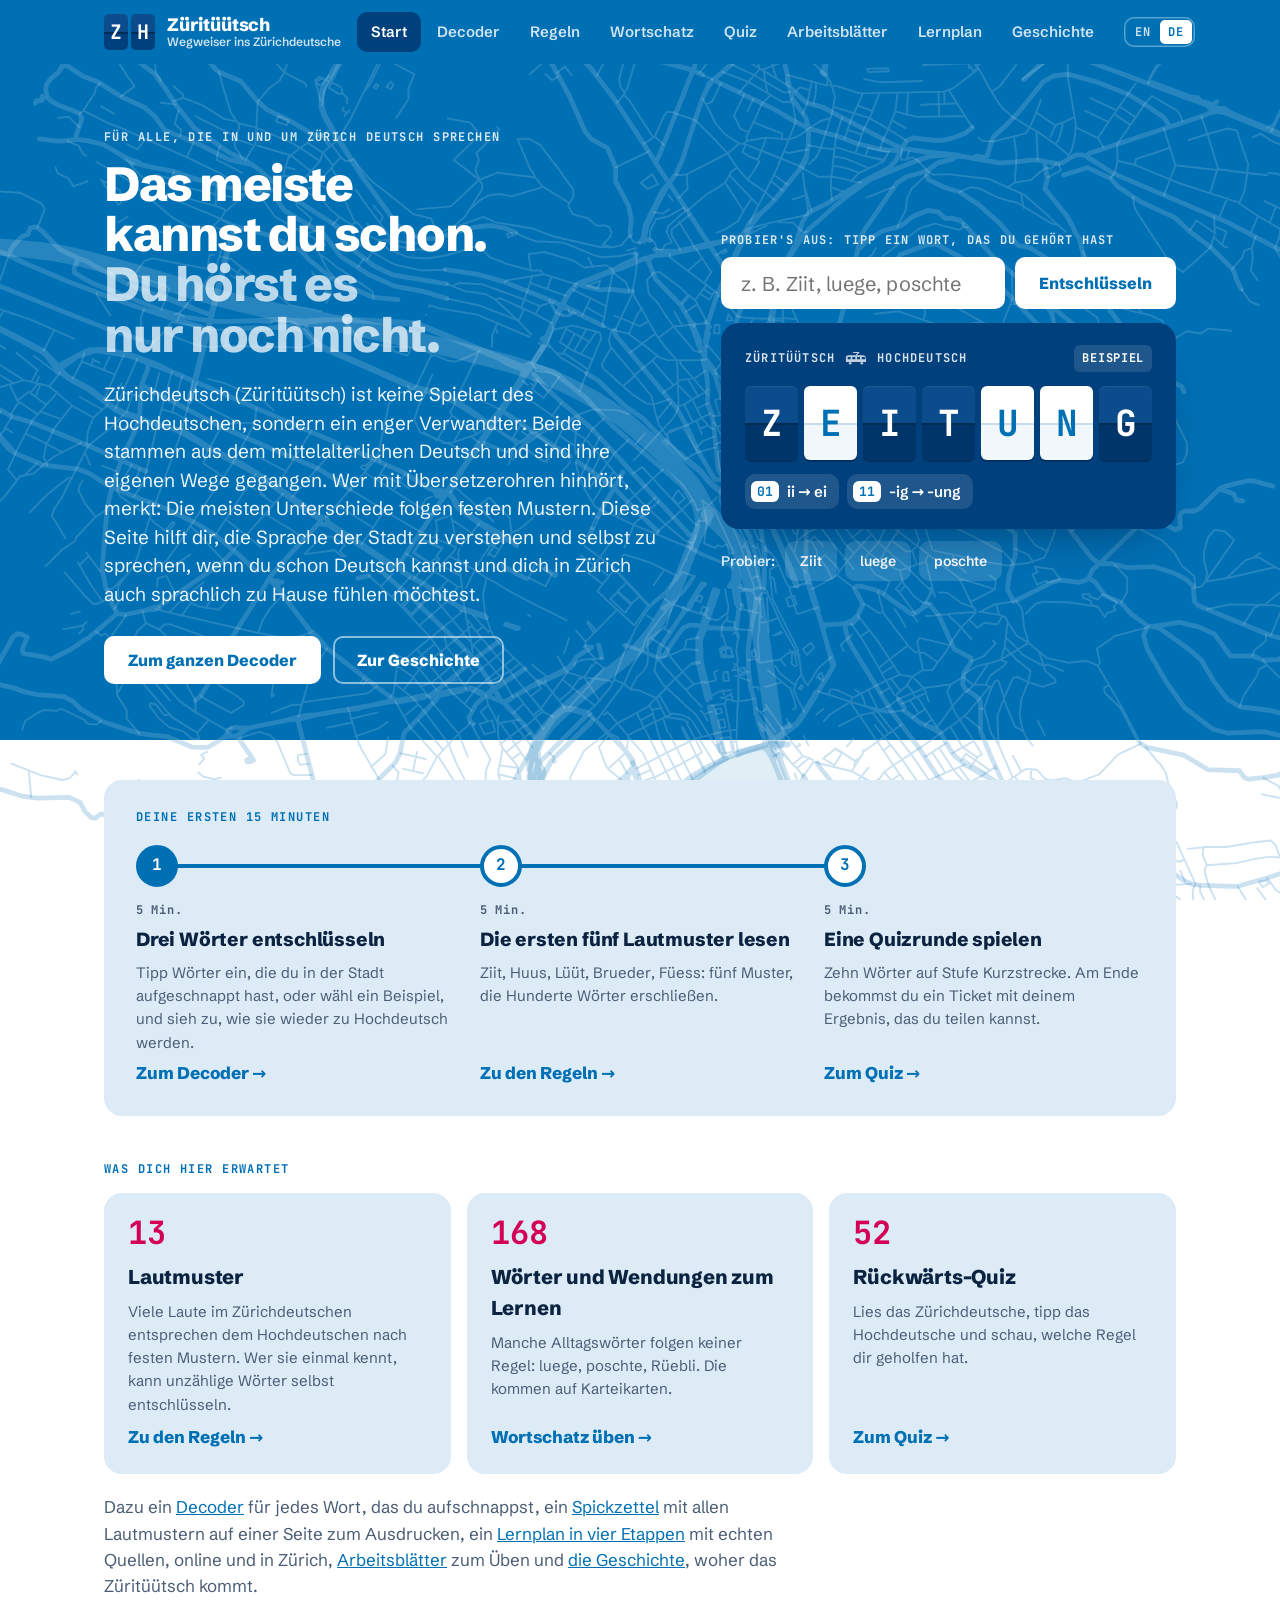
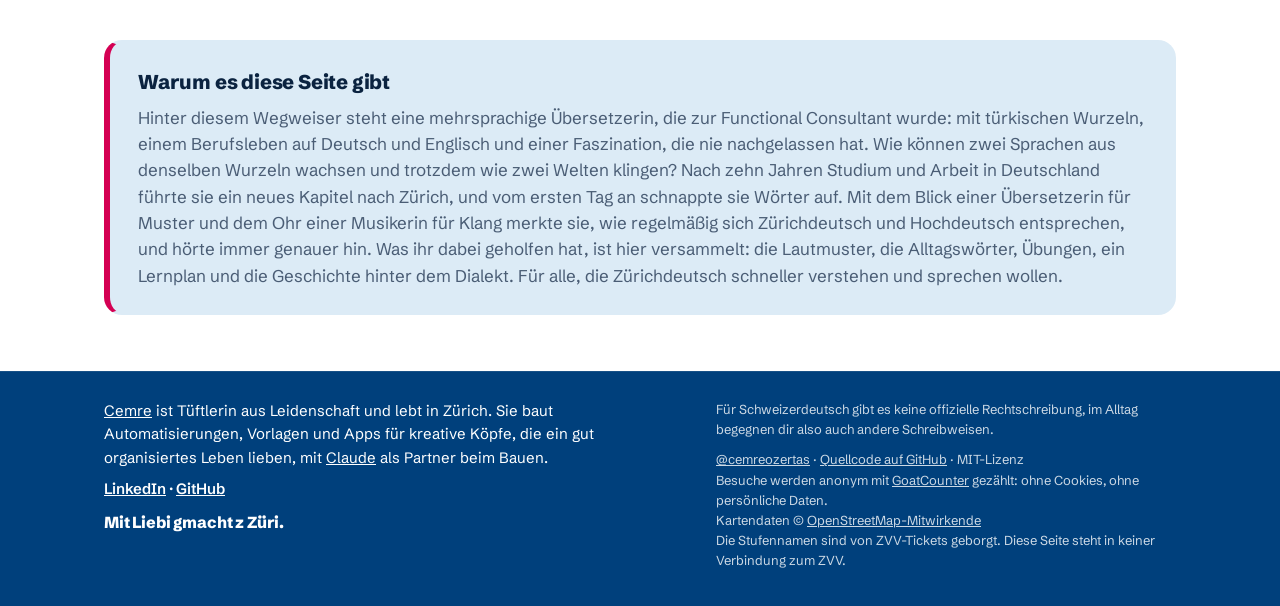
==== de/index.html @ 947a7151 "Rename the plan to Learning plan, refresh the README and screenshots" ====
<!DOCTYPE html>
<!-- Generated from index.html by tools/make-de.js. Don't edit this file: change index.html and run the script again. -->
<html lang="de" data-page-lang="de">
<head>
  <meta charset="utf-8">
  <script>
    // The English site lives at /zueri-tuetsch/, the German one at /zueri-tuetsch/de/, so a shared link always opens and previews in its own language.
    // Old links with ?lang=de or ?lang=en are sent to the matching address.
    (function () {
      var page = document.documentElement.getAttribute("data-page-lang") || "en", q = null;
      try { q = new URLSearchParams(location.search).get("lang"); } catch (e) { /* old browser */ }
      if ((q === "en" || q === "de") && q !== page) location.replace((q === "de" ? "de/" : "../") + (location.protocol === "file:" ? "index.html" : "") + location.hash);
    })();
  </script>
  <meta name="viewport" content="width=device-width, initial-scale=1">
  <title>Züritüütsch · Wegweiser ins Zürichdeutsche</title>
  <meta name="description" content="Ein Wegweiser ins Zürichdeutsche für alle, die schon Deutsch können: Lautmuster, ein Decoder in beide Richtungen, Karteikarten, ein Quiz, ein Lernplan und die Geschichte hinter dem Dialekt.">
  <meta name="theme-color" content="#0070B4">
  <link rel="canonical" href="https://cemreozertas.github.io/zueri-tuetsch/de/">
  <link rel="alternate" hreflang="en" href="https://cemreozertas.github.io/zueri-tuetsch/">
  <link rel="alternate" hreflang="de" href="https://cemreozertas.github.io/zueri-tuetsch/de/">
  <link rel="alternate" hreflang="x-default" href="https://cemreozertas.github.io/zueri-tuetsch/">
  <!-- Link previews (LinkedIn, WhatsApp, Slack, X) -->
  <meta property="og:type" content="website">
  <meta property="og:site_name" content="Züritüütsch">
  <meta property="og:locale" content="de_CH">
  <meta property="og:locale:alternate" content="en_US">
  <meta property="og:title" content="Züritüütsch: ein Wegweiser ins Zürichdeutsche">
  <meta property="og:description" content="Lautmuster, ein Decoder in beide Richtungen, Karteikarten, ein Quiz und ein Lernplan für alle, die in und um Zürich Deutsch sprechen.">
  <meta property="og:url" content="https://cemreozertas.github.io/zueri-tuetsch/de/">
  <meta property="og:image" content="https://cemreozertas.github.io/zueri-tuetsch/og-image-de.png">
  <meta property="og:image:width" content="1200">
  <meta property="og:image:height" content="630">
  <meta property="og:image:alt" content="Eine Anzeigetafel verwandelt das zürichdeutsche Wort Ziitig in Zeitung, über einem Stadtplan von Zürich">
  <meta name="twitter:card" content="summary_large_image">
  <link rel="icon" href="data:image/svg+xml,<svg xmlns='http://www.w3.org/2000/svg' viewBox='0 0 32 32'><rect width='32' height='32' rx='6' fill='%230070B4'/><rect x='2.5' y='6' width='13' height='20' rx='3' fill='%2300407C'/><rect x='16.5' y='6' width='13' height='20' rx='3' fill='%2300407C'/><rect x='2.5' y='15.5' width='27' height='1' fill='%230070B4'/><text x='9' y='21.5' font-family='monospace' font-size='14' font-weight='700' fill='white' text-anchor='middle'>Z</text><text x='23' y='21.5' font-family='monospace' font-size='14' font-weight='700' fill='white' text-anchor='middle'>H</text></svg>">
  <link rel="preload" href="../fonts/jetbrains-mono-latin-700-normal.woff2" as="font" type="font/woff2" crossorigin>
  <link rel="stylesheet" href="../styles.css">
</head>
<body>
  <a class="skip" href="#main">Skip to content</a>

  <header class="topbar">
    <div class="wrap topbar-row">
      <a class="brand" href="#start" aria-label="Züritüütsch, a guide to Zurich German: start page">
        <span class="brand-flaps" aria-hidden="true"><span class="brand-flap">Z</span><span class="brand-flap">H</span></span>
        <span class="brand-name">Züritüütsch <span>A guide to Zurich German</span></span>
      </a>
      <nav class="tabs" aria-label="Sections">
        <a href="#start" data-view="start">Start</a>
        <a href="#decode" data-view="decode">Decode</a>
        <a href="#rules" data-view="rules">Rules</a>
        <a href="#cards" data-view="cards">Vocabulary</a>
        <a href="#quiz" data-view="quiz">Quiz</a>
        <a href="#worksheets" data-view="worksheets">Worksheets</a>
        <a href="#plan" data-view="plan">Learning plan</a>
        <a href="#story" data-view="story">Story</a>
      </nav>
      <div class="lang-switch" role="group" aria-label="Language / Sprache">
        <a href="../" data-lang="en" lang="en" hreflang="en" title="English">EN</a>
        <a href="./" data-lang="de" lang="de" hreflang="de" title="Deutsch">DE</a>
      </div>
    </div>
  </header>

  <main id="main">

    <!-- START -->
    <section class="view" id="view-start" data-view="start" aria-labelledby="start-title">
      <div class="band band-start">
        <div class="wrap start-hero">
          <div class="start-copy">
            <p class="kicker">For German speakers in and around Zurich</p>
            <h1 id="start-title">You already speak most of it. <span>You just can't hear it yet.</span></h1>
            <p class="lede">Zurich German (Züritüütsch) is not a variant of Standard German (Hochdeutsch) but a close relative: both descend from medieval German and developed along their own paths. Seen through a translator's eye, most of the differences follow patterns. This site is a practical guide to hearing and speaking it, for anyone who already speaks German and wants to feel at home in the language of the city.</p>
            <div class="start-actions">
              <a class="btn btn-light" href="#decode">Open the full decoder</a>
              <a class="btn btn-on-blue" href="#story">Read the story</a>
            </div>
          </div>
          <div class="start-try">
            <form class="decoder decoder-mini" id="start-form" autocomplete="off">
            <label for="start-input" id="start-label">Try it: type a word you heard</label>
            <div class="field-row">
              <input id="start-input" type="text" placeholder="e.g. Ziit, luege, poschte" spellcheck="false" autocapitalize="off">
              <button type="submit" class="btn btn-light">Decode</button>
            </div>
          </form>
          <div class="board board-mini" id="start-board" aria-live="polite">
            <div class="board-head">
              <span class="board-label">Züritüütsch</span>
              <span class="board-arrow"><svg class="tram" viewBox="0 0 30 18" aria-hidden="true" focusable="false"><path d="M11 .8h8L15 4.2" fill="none" stroke="currentColor" stroke-width="1.4" stroke-linejoin="round"/><path fill="currentColor" fill-rule="evenodd" d="M4 4.5h20.5c2.5 0 4.5 2 4.5 4.5v5H1V7.5a3 3 0 0 1 3-3ZM3.5 7h4v3.2h-4Zm6.5 0h4v3.2h-4Zm6.5 0h4v3.2h-4Zm6.5 0h3.2a1.8 1.8 0 0 1 1.8 1.8v1.4h-5Z"/><circle cx="7" cy="15.6" r="1.8" fill="currentColor"/><circle cx="23" cy="15.6" r="1.8" fill="currentColor"/></svg></span>
              <span class="board-label">Hochdeutsch</span>
              <span class="board-status" id="start-status">Example</span>
            </div>
            <div class="flaps" id="start-flaps"></div>
            <div class="board-foot" id="start-foot"></div>
          </div>
            <div class="chips chips-on-blue" id="start-examples" aria-label="Try an example"></div>
          </div>
        </div>
      </div>

      <div class="wrap start-body">
        <section class="path" aria-labelledby="path-title">
          <p class="path-label" id="path-title">Your first 15 minutes</p>
          <ol class="path-stops">
            <li class="path-stop">
              <span class="path-dot" aria-hidden="true">1</span>
              <span class="path-time">5 min</span>
              <h2>Decode three words</h2>
              <p>Type words you've heard around town, or tap an example, and watch them turn back into Hochdeutsch.</p>
              <a class="link-arrow" href="#decode">Open the decoder</a>
            </li>
            <li class="path-stop">
              <span class="path-dot" aria-hidden="true">2</span>
              <span class="path-time">5 min</span>
              <h2>Read the first five sound shifts</h2>
              <p><span lang="gsw">Ziit</span>, <span lang="gsw">Huus</span>, <span lang="gsw">Lüüt</span>, <span lang="gsw">Brueder</span>, <span lang="gsw">Füess</span>: five patterns that unlock hundreds of words.</p>
              <a class="link-arrow" href="#rules">See the rules</a>
            </li>
            <li class="path-stop">
              <span class="path-dot" aria-hidden="true">3</span>
              <span class="path-time">5 min</span>
              <h2>Play one quiz round</h2>
              <p>Ten words at Kurzstrecke level. At the end you get a ticket with your score to share.</p>
              <a class="link-arrow" href="#quiz">Start the quiz</a>
            </li>
          </ol>
        </section>

        <p class="section-label">What you'll find here</p>
        <div class="intro-grid">
          <div class="intro-card">
            <span class="num" data-count="rules">13</span>
            <h2>Sound shifts</h2>
            <p>Many Zurich German sounds line up with Standard German in regular ways. Learn the patterns once and many words decode themselves.</p>
            <a class="link-arrow" href="#rules">See the rules</a>
          </div>
          <div class="intro-card">
            <span class="num" id="vocab-count">74</span>
            <h2>Words and phrases to learn</h2>
            <p>Some everyday words follow no rule at all: luege, poschte, Rüebli. Those go on flashcards.</p>
            <a class="link-arrow" href="#cards">Practice the vocabulary</a>
          </div>
          <div class="intro-card">
            <span class="num" data-count="quiz">52</span>
            <h2>Reverse-it quiz</h2>
            <p>Read the Zurich German, type the Standard German, and see which rule did the work.</p>
            <a class="link-arrow" href="#quiz">Start the quiz</a>
          </div>
        </div>

        <p class="start-more">Plus a <a href="#decode">decoder</a> for any word you hear, a <a href="../cheat-sheet.pdf" download>one-page cheat sheet</a> of the sound shifts to print, a <a href="#plan">four-stage learning plan</a> with real sources online and around Zurich, <a href="#worksheets">worksheets</a> to practice with, and <a href="#story">the story</a> of where Züritüütsch comes from.</p>

        <aside class="about-note" aria-labelledby="about-title">
          <h2 id="about-title">Why this exists</h2>
          <p>This guide was made by a multilingual translator turned functional consultant, with Turkish roots, a career in German and English, and a lasting fascination with how two languages can grow from the same roots and still sound worlds apart. After a decade of studying and working in Germany, a new chapter took her to Zurich, where she started picking up words from day one. With a translator's habit of looking for patterns and a musician's ear for sound, she noticed how regularly Zurich German lines up with Standard German, and kept listening more closely. Everything that helped her along the way is collected here: the sound patterns, the everyday words, practice, a learning plan and the story behind the dialect. It's for anyone who wants to hear and speak Zurich German faster.</p>
        </aside>
      </div>
    </section>

    <!-- DECODE -->
    <section class="view" id="view-decode" data-view="decode" aria-labelledby="decode-title" hidden>
      <div class="band">
        <div class="wrap">
          <p class="kicker">For German speakers in and around Zurich</p>
          <h1 id="decode-title">Type a word, <span>watch the board decode it.</span></h1>

          <form class="decoder" id="decoder-form" autocomplete="off">
            <label for="decoder-input" id="decoder-label">Type a word you heard</label>
            <div class="field-row">
              <input id="decoder-input" type="text" placeholder="e.g. Ziitig, Chuchi, Hüüser" spellcheck="false" autocapitalize="off">
              <button type="submit" class="btn btn-light">Decode</button>
            </div>
          </form>

          <div class="board" id="board" aria-live="polite">
            <div class="board-head">
              <button type="button" class="dir-toggle" id="dir-toggle" aria-label="Switch direction">
                <span class="board-label" id="board-from">Züritüütsch</span>
                <span class="board-arrow" aria-hidden="true"><svg class="tram" viewBox="0 0 30 18" aria-hidden="true" focusable="false"><path d="M11 .8h8L15 4.2" fill="none" stroke="currentColor" stroke-width="1.4" stroke-linejoin="round"/><path fill="currentColor" fill-rule="evenodd" d="M4 4.5h20.5c2.5 0 4.5 2 4.5 4.5v5H1V7.5a3 3 0 0 1 3-3ZM3.5 7h4v3.2h-4Zm6.5 0h4v3.2h-4Zm6.5 0h4v3.2h-4Zm6.5 0h3.2a1.8 1.8 0 0 1 1.8 1.8v1.4h-5Z"/><circle cx="7" cy="15.6" r="1.8" fill="currentColor"/><circle cx="23" cy="15.6" r="1.8" fill="currentColor"/></svg></span>
                <span class="board-label" id="board-to">Hochdeutsch</span>
                <svg class="swap" viewBox="0 0 16 16" aria-hidden="true" focusable="false"><path d="M2 5h10.5M10 2l3 3-3 3M14 11H3.5M6 8l-3 3 3 3" fill="none" stroke="currentColor" stroke-width="1.6" stroke-linecap="round" stroke-linejoin="round"/></svg>
              </button>
              <span class="board-status" id="board-status">Example</span>
            </div>
            <div class="flaps" id="board-flaps"></div>
            <div class="board-foot" id="board-foot"></div>
          </div>

          <div class="chips chips-on-blue" id="decoder-examples" aria-label="Try an example"></div>

          <aside class="next-stop" id="next-stop" aria-labelledby="next-stop-title">
            <span class="next-stop-tag">Next stop?</span>
            <div class="next-stop-body">
              <h2 id="next-stop-title">Decode a whole message, not just one word</h2>
              <p>Paste a chat, a text or a note from your neighbor, like <span lang="gsw" class="next-stop-sample">«Häsch morn Ziit? Gömmer go poschte?»</span>, and see every word explained, including the merged ones like <span lang="gsw">häsch</span> and <span lang="gsw">gömmer</span>.</p>
              <div class="next-stop-ask" id="next-stop-ask">
                <p class="next-stop-q">Would you use it?</p>
                <div class="next-stop-actions">
                  <button type="button" class="btn btn-light btn-sm" data-vote="yes">Yes, I'd use it</button>
                  <button type="button" class="btn btn-on-blue btn-sm" data-vote="no">Not really</button>
                </div>
              </div>
              <p class="next-stop-thanks" id="next-stop-thanks" aria-live="polite" hidden></p>
            </div>
          </aside>
        </div>
      </div>

    </section>

    <!-- RULES -->
    <section class="view" id="view-rules" data-view="rules" aria-labelledby="rules-title" hidden>
      <div class="band band-head">
        <div class="wrap">
          <div class="page-head">
            <p class="kicker">Learn the patterns · <span data-count="rules"></span> sound shifts</p>
            <h2 id="rules-title">The sound shifts</h2>
            <p>Each rule pairs a Hochdeutsch sound with the Züritüütsch sound you hear in its place, with examples and a tip for hearing it in reverse. The number stays the same everywhere in the app.</p>
            <p class="head-actions"><a class="btn btn-light btn-sm" href="../cheat-sheet.pdf" download>Download the cheat sheet (PDF)</a></p>
          </div>
        </div>
      </div>
      <div class="wrap page">
        <p class="note">The rules are a learner's shortcut, not history: Zurich German didn't come from Hochdeutsch. Both grew out of medieval German, and for the vowels it was actually Hochdeutsch that changed, while Zurich German kept the older sound. <a href="#story-4">The Story tab explains how.</a></p>
        <ol class="rules" id="rules-list"></ol>
        <h3 class="sub">Grammar shortcuts</h3>
        <div class="grammar-grid" id="grammar-grid"></div>
      </div>
    </section>

    <!-- FLASHCARDS -->
    <section class="view" id="view-cards" data-view="cards" aria-labelledby="cards-title" hidden>
      <div class="band band-head band-wall">
        <div class="wrap">
          <div class="page-head">
            <p class="kicker">Practice · <span data-count="vocab"></span> words and phrases</p>
            <h2 id="cards-title">Vocabulary</h2>
            <p>The words the sound rules can't explain, sorted by topic and by how hard they are. Practice them as flashcards, or browse the whole list.</p>
          </div>
        </div>
      </div>
      <div class="wrap page">

        <div class="level-bar" id="word-levels" role="group" aria-label="Level"></div>
        <p class="level-desc" id="word-level-desc"></p>
        <div class="chips topic-chips" id="card-filters" role="group" aria-label="Topic"></div>

        <div class="toolbar mode-bar">
          <div class="seg" role="group" aria-label="View">
            <button type="button" data-mode="cards" aria-pressed="true">Flashcards</button>
            <button type="button" data-mode="list" aria-pressed="false">List</button>
          </div>
          <button class="dir-toggle on-light" id="card-direction" type="button"></button>
        </div>

        <div id="cards-mode">
          <div class="card-stage">
            <button class="flashcard" id="flashcard" type="button">
              <span class="card-face card-front" id="card-front"></span>
              <span class="card-face card-back" id="card-back"></span>
            </button>
          </div>
          <div class="card-controls">
            <button class="btn btn-ghost" id="card-again" type="button">Again <kbd>←</kbd></button>
            <span class="card-progress" id="card-progress"></span>
            <button class="btn btn-primary" id="card-known" type="button">Knew it <kbd>→</kbd></button>
          </div>
          <p class="small-print">Click the card or press space to flip it. Progress is saved in this browser only. <button class="link-btn" id="card-reset" type="button">Reset progress</button></p>
        </div>

        <div id="list-mode" hidden>
          <div class="word-list" id="word-list"></div>
        </div>
      </div>
    </section>

    <!-- QUIZ -->
    <section class="view" id="view-quiz" data-view="quiz" aria-labelledby="quiz-title" hidden>
      <div class="band band-head band-wall">
        <div class="wrap">
          <div class="page-head">
            <p class="kicker">Test yourself · <span data-count="quiz"></span> questions</p>
            <h2 id="quiz-title">Reverse it into Hochdeutsch</h2>
            <p>Read the Züritüütsch, then type the Hochdeutsch. Afterwards you'll see which rule did the work.</p>
          </div>
        </div>
      </div>
      <div class="wrap page">
        <div class="level-bar level-bar-3" id="quiz-levels" role="group" aria-label="Quiz level"></div>
        <div class="toolbar">
          <p class="level-desc" id="quiz-level-desc"></p>
          <span class="score" id="quiz-score"></span>
        </div>
        <div class="quiz-card">
          <div class="quiz-meta"><span id="quiz-count"></span></div>
          <p class="quiz-prompt" id="quiz-prompt"></p>
          <form id="quiz-form" class="field-row" autocomplete="off">
            <label for="quiz-input" class="visually-hidden">Your answer in Hochdeutsch</label>
            <input id="quiz-input" type="text" placeholder="Hochdeutsch…" spellcheck="false" autocapitalize="off">
            <button type="submit" class="btn btn-primary" id="quiz-submit">Check</button>
          </form>
          <div id="quiz-feedback" class="quiz-feedback" aria-live="polite"></div>
        </div>
      </div>
    </section>

    <!-- PLAN -->
    <section class="view" id="view-plan" data-view="plan" aria-labelledby="plan-title" hidden>
      <div class="band band-head">
        <div class="wrap">
          <div class="page-head">
            <p class="kicker">Listen and read · <span data-count="sources"></span> sources</p>
            <h2 id="plan-title">Learning plan</h2>
            <p>A step-by-step plan from short and predictable to fast and unscripted, with real sources online and around Zurich. Each card says what you'll actually hear, because not everything on Swiss media is Zurich German.</p>
          </div>
        </div>
      </div>
      <div class="wrap page">
        <div class="toolbar plan-tools">
          <div class="chips topic-chips" id="plan-filters" role="group" aria-label="Show sources"></div>
          <button class="chip chip-toggle" id="plan-free" type="button" aria-pressed="false">Free only</button>
        </div>
        <ol class="plan-stages" id="plan-list"></ol>
        <aside class="habit">
          <span class="habit-label">The habit that makes it stick</span>
          <p id="habit-text"></p>
        </aside>
        <p class="small-print plan-checked" id="plan-checked"></p>
      </div>
    </section>

    <!-- WORKSHEETS -->
    <section class="view" id="view-worksheets" data-view="worksheets" aria-labelledby="ws-title" hidden>
      <div class="band band-head band-wall">
        <div class="wrap">
          <div class="page-head">
            <p class="kicker">Read and write · <span data-count="worksheets"></span></p>
            <h2 id="ws-title">Worksheets</h2>
            <p>Longer texts with exercises: read, decode, match, fill the gaps, then listen to the real thing and write your own. Work on screen, or print the sheet and use a pen.</p>
          </div>
        </div>
      </div>
      <div class="wrap page">
        <div id="ws-index">
          <div class="level-bar" id="ws-levels" role="group" aria-label="Worksheet level"></div>
          <p class="level-desc" id="ws-level-desc"></p>
          <div class="ws-list" id="ws-list"></div>
        </div>
        <article class="ws" id="ws-sheet" hidden></article>
      </div>
    </section>

    <!-- STORY -->
    <section class="view" id="view-story" data-view="story" aria-labelledby="story-title" hidden>
      <div class="band band-head">
        <div class="wrap">
          <div class="page-head">
            <p class="kicker">Background · <span data-count="story"></span> chapters</p>
            <h2 id="story-title">The story of Züritüütsch</h2>
            <p>Where the dialect comes from, why it sounds the way it does, and why the Swiss write something else. Read the headlines for the short version, or open any of them for the details and sources.</p>
          </div>
        </div>
      </div>
      <div class="wrap page">
        <div class="story-tools">
          <button type="button" class="btn btn-ghost btn-sm" id="story-toggle-all">Open all</button>
        </div>
        <ol class="story" id="story-list"></ol>
      </div>
    </section>
  </main>

  <footer class="footer">
    <div class="wrap footer-row">
      <div class="footer-about">
        <p class="footer-bio"><a href="https://github.com/cemreozertas">Cemre</a> is a Zurich-based tinkerer at heart. She builds automations, templates and apps for creative minds who love a well-run life, with <a href="https://claude.ai/">Claude</a> as her building partner.</p>
        <p class="footer-links"><a href="https://www.linkedin.com/in/cemreozertas/">LinkedIn</a> · <a href="https://github.com/cemreozertas">GitHub</a></p>
        <p class="footer-sign" lang="gsw">Mit Liebi gmacht z Züri.</p>
      </div>
      <div class="footer-meta">
        <p>Swiss German has no official spelling, so you'll meet variants in the wild.</p>
        <p><a href="https://github.com/cemreozertas">@cemreozertas</a> · <a href="https://github.com/" id="repo-link">Source on GitHub</a> · MIT license<br>Visits are counted anonymously with <a href="https://www.goatcounter.com/">GoatCounter</a>: no cookies, no personal data.<br>Map data © <a href="https://www.openstreetmap.org/copyright">OpenStreetMap contributors</a><br>The level names are borrowed from ZVV tickets. This site isn't affiliated with ZVV.</p>
      </div>
    </div>
  </footer>

  <script src="../data.js"></script>
  <script src="../worksheets.js"></script>
  <script src="../content-de.js"></script>
  <script src="../app.js"></script>
</body>
</html>
---- styles.css ----
/* Züri-Tüütsch Decoder · "Abfahrt" in Zürich city colours */

@font-face { font-family: "Schibsted Grotesk"; src: url("fonts/schibsted-grotesk-latin-400-normal.woff2") format("woff2"); font-weight: 400; font-display: swap; }
@font-face { font-family: "Schibsted Grotesk"; src: url("fonts/schibsted-grotesk-latin-600-normal.woff2") format("woff2"); font-weight: 600; font-display: swap; }
@font-face { font-family: "Schibsted Grotesk"; src: url("fonts/schibsted-grotesk-latin-800-normal.woff2") format("woff2"); font-weight: 800; font-display: swap; }
@font-face { font-family: "JetBrains Mono"; src: url("fonts/jetbrains-mono-latin-700-normal.woff2") format("woff2"); font-weight: 700; font-display: swap; }

:root {
  /* Zürich city palette */
  --blau: #0070B4;          /* main colour, with white */
  --dunkelblau: #00407C;    /* flaps, text on light, depth */
  --magenta: #D40053;       /* the one accent colour: answers, levels, exceptions, false friends */

  --white: #FFFFFF;
  --ground: #FFFFFF;
  --panel: #EEF4F9;         /* second neutral: blue-tinted */
  --line: #D3E1EC;
  --ink: #0B2340;           /* deep blue-black for body text */
  --ink-2: #4A5D75;
  --flap: #00407C;
  --flap-top: #0A4C8C;
  --hinge: #002B55;

  --magenta-soft: #FBE6EE;
  --blau-soft: #DCEBF6;     /* right answers */

  /* One radius scale: tiles 6, every control 10, every card 18 */
  --r-xs: 6px;
  --r-sm: 10px;
  --r: 10px;
  --r-lg: 18px;

  --font: "Schibsted Grotesk", system-ui, -apple-system, "Segoe UI", Roboto, Arial, sans-serif;
  --mono: "JetBrains Mono", ui-monospace, "SF Mono", Menlo, Consolas, monospace;
}

* { box-sizing: border-box; }
html { -webkit-text-size-adjust: 100%; }
body {
  margin: 0;
  background: var(--ground);
  color: var(--ink);
  font-family: var(--font);
  font-size: 1.0625rem;
  line-height: 1.55;
  -webkit-font-smoothing: antialiased;
}
a { color: var(--blau); }
a:hover { color: var(--dunkelblau); }
.wrap { max-width: 1120px; margin: 0 auto; padding: 0 24px; }
[hidden] { display: none !important; }

.skip { position: absolute; left: -999px; top: 8px; z-index: 100; background: var(--dunkelblau); color: #fff; padding: 8px 12px; border-radius: var(--r-sm); }
.skip:focus { left: 8px; }
.visually-hidden { position: absolute; width: 1px; height: 1px; overflow: hidden; clip: rect(0 0 0 0); white-space: nowrap; }
:focus-visible { outline: 3px solid var(--dunkelblau); outline-offset: 2px; }
.band :focus-visible, .topbar :focus-visible { outline-color: #fff; }

/* ---------- Top bar ---------- */
.topbar { background: var(--blau); color: #fff; position: sticky; top: 0; z-index: 20; }
.topbar-row { display: flex; align-items: center; gap: 16px; min-height: 64px; }
.brand { display: flex; align-items: center; gap: 12px; color: #fff; text-decoration: none; font-weight: 800; font-size: 1.125rem; letter-spacing: -0.01em; }
.brand:hover { color: #fff; }
.brand { flex: none; } .brand-name { white-space: nowrap; }
/* The descriptor sits under the name, so it fits next to the tabs in both languages */
.brand-name { line-height: 1.15; }
.brand-name span { display: block; font-weight: 600; opacity: 0.8; font-size: 0.75rem; letter-spacing: 0; }
/* Very small phones: no room for the descriptor next to the EN | DE switch */
@media (max-width: 340px) { .brand-name span { display: none; } }
@media (max-width: 380px) { html[lang="de"] .brand-name span { display: none; } }
.brand-flaps { display: inline-flex; gap: 3px; }
.brand-flap {
  width: 24px; height: 36px; border-radius: 5px; position: relative;
  background: linear-gradient(var(--flap-top) 50%, var(--hinge) 50%, var(--hinge) calc(50% + 2px), var(--flap) calc(50% + 2px));
  display: inline-flex; align-items: center; justify-content: center;
  font-family: var(--mono); font-weight: 700; font-size: 1.25rem; color: #fff;
}

.tabs { display: flex; gap: 2px; margin-left: auto; }
.tabs a { white-space: nowrap; }
/* The German tab names are longer */
@media (max-width: 1240px) { html[lang="de"] .tabs a { padding: 0 10px; } }
.tabs a {
  color: #fff; text-decoration: none; font-size: 0.9375rem; font-weight: 600;
  min-height: 40px; display: inline-flex; align-items: center;
  padding: 0 14px; border-radius: var(--r-sm); opacity: 0.82;
  transition: background-color 150ms, opacity 150ms;
}
.tabs a:hover { opacity: 1; background: rgba(255, 255, 255, 0.12); color: #fff; }
.tabs a[aria-current="page"] { opacity: 1; background: var(--dunkelblau); }

/* EN | DE switch at the top right */
.lang-switch { display: flex; gap: 2px; padding: 3px; border-radius: var(--r-sm); box-shadow: inset 0 0 0 1.5px rgba(255, 255, 255, 0.35); flex: none; }
.lang-switch a { color: #fff; text-decoration: none; font-family: var(--mono); font-size: 0.75rem; font-weight: 700; letter-spacing: 0.06em; padding: 6px 8px; border-radius: 5px; opacity: 0.8; line-height: 1; }
.lang-switch a:hover { opacity: 1; background: rgba(255, 255, 255, 0.12); color: #fff; }
.lang-switch a[aria-current="true"] { opacity: 1; background: #fff; color: var(--blau); }

/* Narrower screens: logo and language switch on top, the tabs scroll sideways underneath */
@media (max-width: 1060px) {
  .topbar-row { flex-wrap: wrap; gap: 0; padding-top: 10px; }
  .lang-switch { order: 1; margin-left: auto; }
  .tabs { order: 2; }
  .tabs { margin: 8px -24px 0; padding: 0 16px 10px; width: calc(100% + 48px); overflow-x: auto; scrollbar-width: none; }
  .tabs::-webkit-scrollbar { display: none; }
  .tabs a { white-space: nowrap; }
  .tabs { -webkit-mask-image: linear-gradient(90deg, #000 85%, transparent); mask-image: linear-gradient(90deg, #000 85%, transparent); }
}
@media (max-width: 820px) {
  .band h1 { font-size: 2.25rem; }
}

/* ---------- Buttons, chips, inputs ---------- */
.btn {
  font: inherit; font-weight: 700; font-size: 1rem; line-height: 1;
  display: inline-flex; align-items: center; justify-content: center; gap: 8px;
  min-height: 48px; padding: 0 22px; border-radius: var(--r); cursor: pointer;
  border: 2px solid transparent; transition: background-color 150ms, border-color 150ms, color 150ms;
  white-space: nowrap; text-decoration: none;
}
.btn-sm { min-height: 40px; padding: 0 16px; font-size: 0.9375rem; }
.btn-primary { background: var(--blau); color: #fff; }
.btn-primary:hover { background: var(--dunkelblau); }
.btn-light { background: #fff; color: var(--blau); }
.btn-light:hover { background: var(--panel); color: var(--dunkelblau); }
.btn-ghost { background: transparent; color: var(--blau); border-color: var(--line); }
.btn-ghost:hover { border-color: var(--blau); }
.btn:disabled { opacity: 0.45; cursor: not-allowed; }
.btn kbd { font: inherit; font-size: 0.75rem; opacity: 0.6; }
.link-btn { background: none; border: 0; padding: 0; font: inherit; color: var(--ink-2); text-decoration: underline; cursor: pointer; }
.link-btn:hover { color: var(--blau); }

.chips { display: flex; flex-wrap: wrap; gap: 8px; }
.chip {
  font: inherit; font-size: 0.875rem; font-weight: 600; cursor: pointer;
  min-height: 40px; padding: 0 14px; border-radius: var(--r-sm);
  background: var(--panel); color: var(--dunkelblau); border: 1.5px solid transparent;
  transition: background-color 150ms, border-color 150ms;
}
.chip:hover { border-color: var(--blau); }
.chip[aria-pressed="true"] { background: var(--blau); color: #fff; }
.chips-on-blue .chip { background: rgba(255, 255, 255, 0.14); color: #fff; }
.chips-on-blue .chip:hover { border-color: #fff; }

input[type="text"] {
  font: inherit; font-size: 1.25rem; min-width: 0; flex: 1;
  min-height: 52px; padding: 0 18px; border-radius: var(--r);
  border: 2px solid var(--line); background: #fff; color: var(--ink);
  transition: border-color 150ms;
}
input[type="text"]:focus { outline: none; border-color: var(--blau); }
input[type="text"]:disabled { background: var(--panel); color: var(--ink-2); }
.field-row { display: flex; gap: 10px; }
@media (max-width: 520px) { .field-row { flex-direction: column; } }

/* ---------- Decode band ---------- */
.band { background: var(--blau); color: #fff; padding: 48px 0 40px; }
.kicker { margin: 0 0 12px; font-family: var(--mono); font-size: 0.75rem; font-weight: 700; text-transform: uppercase; letter-spacing: 0.12em; opacity: 0.85; }
.band h1 { margin: 0 0 32px; font-size: 3rem; line-height: 1.05; letter-spacing: -0.03em; font-weight: 800; max-width: 820px; }
.band h1 { text-wrap: balance; }
.band h1 span { display: block; opacity: 0.72; text-wrap: balance; }

.decoder { max-width: 720px; margin-bottom: 20px; }
.decoder label { display: block; font-size: 0.875rem; font-weight: 600; margin-bottom: 8px; opacity: 0.9; }
.decoder input[type="text"] { border-color: transparent; }
.decoder input[type="text"]:focus { border-color: var(--dunkelblau); }

/* "Next stop?" vote under the decoder: a quiet card on the blue band */
.next-stop {
  display: flex; gap: 18px; align-items: flex-start;
  max-width: 820px; margin-top: 36px; padding: 20px 22px;
  border-radius: var(--r-lg); background: rgba(0, 43, 85, 0.32);
  -webkit-backdrop-filter: blur(6px); backdrop-filter: blur(6px);
  box-shadow: inset 0 0 0 1.5px rgba(255, 255, 255, 0.18);
}
.next-stop-tag {
  flex: none; font-family: var(--mono); font-size: 0.75rem; font-weight: 700;
  text-transform: uppercase; letter-spacing: 0.08em; white-space: nowrap;
  background: var(--magenta); color: #fff; padding: 5px 9px; border-radius: var(--r-xs); margin-top: 2px;
}
.next-stop h2 { margin: 0 0 6px; font-size: 1.1875rem; font-weight: 800; letter-spacing: -0.01em; line-height: 1.25; }
.next-stop p { margin: 0; }
.next-stop-body > p { opacity: 0.92; font-size: 0.9375rem; }
.next-stop-sample { font-weight: 600; white-space: nowrap; }
.next-stop-ask { display: flex; flex-wrap: wrap; align-items: center; gap: 10px 16px; margin-top: 14px; }
.next-stop-q { font-weight: 700; font-size: 0.9375rem; }
.next-stop-actions { display: flex; flex-wrap: wrap; gap: 8px; }
.next-stop-thanks { margin-top: 14px !important; font-size: 0.9375rem; }
.next-stop-thanks:focus { outline: none; }
.next-stop-thanks a { color: #fff; font-weight: 600; }
@media (max-width: 620px) {
  .next-stop { flex-direction: column; gap: 12px; padding: 18px; }
  .next-stop-sample { white-space: normal; }
}
@media print { .next-stop { display: none; } }

/* The departure board */
.board {
  background: var(--dunkelblau); border-radius: var(--r-lg); padding: 22px 24px 20px;
  box-shadow: 0 24px 48px -28px rgba(0, 20, 50, 0.6);
  container-type: inline-size; margin-bottom: 18px;
}
.board-head { display: flex; flex-wrap: wrap; align-items: center; gap: 8px 10px; margin-bottom: 16px; font-family: var(--mono); font-size: 0.75rem; font-weight: 700; text-transform: uppercase; letter-spacing: 0.1em; }
.board-label { opacity: 0.85; }
.board-arrow { opacity: 0.6; }
.board-status { white-space: nowrap; margin-left: auto; letter-spacing: 0.06em; background: rgba(255, 255, 255, 0.12); padding: 4px 8px; border-radius: var(--r-xs); }
.board-status.is-known { background: var(--magenta); }
.board-status.is-guess { background: transparent; box-shadow: inset 0 0 0 2px var(--magenta); }
.board-text { grid-column: 1 / -1; margin: 0; font-size: 2rem; font-weight: 800; letter-spacing: -0.02em; line-height: 1.15; }
.board-foot { margin-top: 16px; display: flex; flex-wrap: wrap; gap: 8px; align-items: center; font-size: 0.9375rem; min-height: 36px; }
.board-foot p { margin: 0; opacity: 0.9; }

/* Split-flap tiles (the signature) */
.flaps {
  --n: 7;
  display: grid; grid-template-columns: repeat(var(--n), minmax(0, 1fr)); gap: 6px;
  max-width: calc(var(--n) * 78px);
  perspective: 600px;
}
.flap {
  position: relative; aspect-ratio: 5 / 7; border-radius: var(--r-xs);
  background: linear-gradient(var(--flap-top) 50%, var(--hinge) 50%, var(--hinge) calc(50% + 2px), #003569 calc(50% + 2px));
  color: #fff; font-family: var(--mono); font-weight: 700;
  font-size: min(3.25rem, calc(100cqw / var(--n) * 0.62));
  display: flex; align-items: center; justify-content: center;
  text-transform: uppercase; line-height: 1;
  box-shadow: inset 0 1px 0 rgba(255, 255, 255, 0.08), 0 2px 0 rgba(0, 0, 0, 0.25);
  transform-origin: 50% 50%;
}
.flap.is-blank { color: transparent; }
.flap.is-changed {
  background: linear-gradient(#fff 50%, #C9DCEC 50%, #C9DCEC calc(50% + 2px), #F2F7FB calc(50% + 2px));
  color: var(--blau);
}
.flap.is-ticking { animation: flap-tick 90ms linear; }
@keyframes flap-tick { 0% { transform: rotateX(0); } 50% { transform: rotateX(-70deg); } 100% { transform: rotateX(0); } }

.rule-chip {
  display: inline-flex; align-items: center; gap: 8px; text-decoration: none;
  background: rgba(255, 255, 255, 0.12); color: #fff; border-radius: var(--r-sm);
  padding: 6px 12px 6px 6px; font-size: 0.9375rem; font-weight: 600;
}
.rule-chip:hover { background: rgba(255, 255, 255, 0.22); color: #fff; }
.rule-no {
  font-family: var(--mono); font-weight: 700; font-size: 0.8125rem; text-decoration: none;
  background: #fff; color: var(--blau); border-radius: var(--r-xs); padding: 3px 6px; line-height: 1.2;
}

/* Intro cards under the band */
.intro-grid { display: grid; grid-template-columns: repeat(3, 1fr); gap: 16px; padding-top: 40px; padding-bottom: 56px; }
.intro-card { background: var(--panel); border-radius: var(--r-lg); padding: 24px; display: flex; flex-direction: column; gap: 8px; }
.intro-card .num { font-family: var(--mono); font-weight: 700; font-size: 2rem; color: var(--magenta); line-height: 1; }
.intro-card h2 { margin: 4px 0 0; font-size: 1.25rem; letter-spacing: -0.01em; }
.intro-card p { margin: 0; color: var(--ink-2); font-size: 0.9375rem; flex: 1; }
.link-arrow { font-weight: 700; text-decoration: none; }
.link-arrow::after { content: " →"; }
@media (max-width: 820px) { .intro-grid { grid-template-columns: 1fr; } }

/* ---------- Inner pages ---------- */
.page { padding-top: 40px; padding-bottom: 64px; }
.page-head { max-width: 680px; margin-bottom: 28px; }
.page-head h2 { margin: 0 0 8px; font-size: 2rem; letter-spacing: -0.025em; line-height: 1.1; }
.page-head p { margin: 0; color: var(--ink-2); }
.sub { font-size: 1.375rem; margin: 48px 0 16px; letter-spacing: -0.01em; }
.toolbar { display: flex; flex-wrap: wrap; justify-content: space-between; align-items: center; gap: 12px; margin-bottom: 20px; }

/* Rules as departure rows */
.rules { list-style: none; margin: 0; padding: 0; display: grid; grid-template-columns: repeat(2, 1fr); gap: 12px; }
.rule { background: var(--panel); border-radius: var(--r-lg); padding: 20px; display: grid; grid-template-columns: auto 1fr; column-gap: 16px; row-gap: 10px; scroll-margin-top: 140px; }
.rule:target { box-shadow: 0 0 0 2px var(--blau); }
.rule-tile {
  grid-row: span 2; width: 48px; height: 60px; border-radius: var(--r-xs); position: relative;
  background: linear-gradient(#1A80BE 50%, var(--dunkelblau) 50%, var(--dunkelblau) calc(50% + 2px), var(--blau) calc(50% + 2px));
  color: #fff; font-family: var(--mono); font-weight: 700; font-size: 1.25rem;
  display: flex; align-items: center; justify-content: center;
}
.rule h3 { margin: 0; font-size: 1.375rem; letter-spacing: -0.01em; line-height: 1.2; }
.rule h3 .from { font-family: var(--mono); font-size: 1.125rem; }
.rule h3 .arrow { color: var(--blau); margin: 0 6px; }
.rule-explain { margin: 0; color: var(--ink-2); font-size: 0.9375rem; }
.rule-body { grid-column: 1 / -1; display: grid; gap: 10px; }
.pairs { list-style: none; margin: 0; padding: 0; display: flex; flex-wrap: wrap; gap: 6px; }
.pairs li { background: #fff; border-radius: var(--r-xs); padding: 4px 10px; font-size: 0.9375rem; }
.pairs .hd { color: var(--ink-2); }
.pairs .zd { font-weight: 700; color: var(--dunkelblau); }
.reverse { margin: 0; font-size: 0.9375rem; font-weight: 600; color: var(--dunkelblau); }
.reverse::before { content: "Reverse it: "; color: var(--blau); }
.caveat { margin: 0; font-size: 0.875rem; color: var(--magenta); }
.caveat::before { content: "Exception: "; font-weight: 700; }
html[lang="de"] .reverse::before { content: "Rückwärts: "; }
html[lang="de"] .caveat::before { content: "Ausnahme: "; }
@media (max-width: 820px) { .rules { grid-template-columns: 1fr; } }

.grammar-grid { display: grid; grid-template-columns: repeat(4, 1fr); gap: 12px; }
.grammar { background: var(--panel); border-radius: var(--r-lg); padding: 18px; }
.grammar h4 { margin: 0 0 6px; font-size: 1.0625rem; }
.grammar p { margin: 0 0 10px; font-size: 0.9375rem; color: var(--ink-2); }
.grammar ul { list-style: none; margin: 0; padding: 0; display: grid; gap: 4px; font-size: 0.9375rem; }
.grammar .zd { font-weight: 700; color: var(--dunkelblau); }
@media (max-width: 960px) { .grammar-grid { grid-template-columns: repeat(2, 1fr); } }
@media (max-width: 520px) { .grammar-grid { grid-template-columns: 1fr; } }

/* Flashcards: a big flap that flips on its hinge */
.card-stage { display: flex; justify-content: center; margin: 8px 0 24px; perspective: 1400px; }
.flashcard {
  position: relative; width: min(560px, 100%); aspect-ratio: 16 / 10; min-height: 260px;
  border: 0; padding: 0; background: none; cursor: pointer; font: inherit; color: inherit;
  transform-style: preserve-3d; transition: transform 420ms cubic-bezier(.3, .7, .2, 1);
}
.flashcard.is-flipped { transform: rotateX(-180deg); }
.card-face {
  position: absolute; inset: 0; backface-visibility: hidden; -webkit-backface-visibility: hidden;
  border-radius: var(--r-lg); display: flex; flex-direction: column; align-items: center; justify-content: center; gap: 10px;
  padding: 28px; text-align: center;
}
.card-face::before, .card-face::after { content: ""; position: absolute; top: calc(50% - 2px); width: 22px; height: 4px; border-radius: 2px; }
.card-face::before { left: 0; }
.card-face::after { right: 0; }
.card-front { background: var(--blau); color: #fff; box-shadow: 0 24px 48px -30px rgba(0, 40, 90, 0.6); }
.card-front::before, .card-front::after { background: var(--dunkelblau); }
.card-back { background: #fff; color: var(--dunkelblau); border: 2px solid var(--blau); transform: rotateX(180deg); }
.card-back::before, .card-back::after { background: var(--line); }
.card-word, .card-cat, .card-hint, .card-extra { position: relative; z-index: 1; }
.card-word { font-size: clamp(1.75rem, 5vw, 2.75rem); font-weight: 800; letter-spacing: -0.025em; line-height: 1.1; }
.card-cat { font-family: var(--mono); font-size: 0.75rem; font-weight: 700; text-transform: uppercase; letter-spacing: 0.1em; padding: 4px 8px; border-radius: var(--r-xs); background: rgba(255, 255, 255, 0.16); }
.card-back .card-cat { background: var(--panel); color: var(--blau); }
.card-cat.is-false-friend { background: var(--magenta); color: #fff; }
.card-hint { font-size: 0.875rem; opacity: 0.8; }
.card-extra { font-size: 0.9375rem; color: var(--ink-2); max-width: 420px; }
.card-word, .card-cat { margin-top: 0; }
.card-controls { display: flex; flex-wrap: wrap; justify-content: center; align-items: center; gap: 12px; }
#card-again { color: var(--magenta); }
#card-again:hover { border-color: var(--magenta); }
.card-progress { font-size: 0.8125rem; color: var(--ink-2); text-align: center; }
.small-print { text-align: center; font-size: 0.8125rem; color: var(--ink-2); margin-top: 18px; }

/* Quiz */
.score { font-family: var(--mono); font-size: 0.875rem; font-weight: 700; color: var(--dunkelblau); }
.quiz-card { border: 1.5px solid var(--line); border-radius: var(--r-lg); padding: 28px; max-width: 760px; }
.quiz-meta { font-family: var(--mono); font-size: 0.75rem; font-weight: 700; color: var(--ink-2); letter-spacing: 0.06em; margin-bottom: 8px; }
.quiz-prompt { margin: 0 0 20px; font-size: clamp(1.75rem, 4.4vw, 2.5rem); font-weight: 800; letter-spacing: -0.025em; line-height: 1.15; color: var(--dunkelblau); }
.quiz-feedback { margin-top: 18px; }
.fb { border-radius: var(--r); padding: 16px 18px; font-size: 0.9375rem; }
/* Right answers are light blue, wrong ones magenta */
.fb-ok { background: var(--blau-soft); }
.fb-miss { background: var(--magenta-soft); }
.fb-title { margin: 0 0 4px; font-weight: 800; }
.fb-ok .fb-title { color: var(--dunkelblau); }
.fb-miss .fb-title { color: var(--magenta); }
.fb-ok .fb-title::before { content: "✓ "; }
.fb-miss .fb-title::before { content: "✗ "; }
.fb p { margin: 0 0 6px; }
.fb-answer { font-weight: 700; }
.fb-board { background: var(--dunkelblau); border-radius: var(--r-sm); padding: 12px; margin: 10px 0 12px; container-type: inline-size; }
.fb-board .flaps { gap: 4px; max-width: calc(var(--n) * 52px); }
.fb-rules { list-style: none; margin: 8px 0 0; padding: 0; display: grid; gap: 6px; }
.fb-rules li { display: flex; gap: 8px; align-items: baseline; flex-wrap: wrap; }
.fb-rules .rule-no { background: var(--blau); color: #fff; text-decoration: none; }
.fb-actions { display: flex; flex-wrap: wrap; gap: 10px; margin-top: 12px; }

/* Plan */
.habit { margin-top: 24px; background: var(--blau); color: #fff; border-radius: var(--r-lg); padding: 24px 28px; }
.habit-label { font-family: var(--mono); font-size: 0.75rem; font-weight: 700; text-transform: uppercase; letter-spacing: 0.1em; opacity: 0.85; }
.habit p { margin: 8px 0 0; font-size: 1.125rem; }

/* Footer */
.footer { background: var(--dunkelblau); color: #fff; padding: 28px 0 36px; font-size: 0.875rem; }
.footer a { color: #fff; }
.footer-row { display: flex; flex-wrap: wrap; justify-content: space-between; gap: 24px 48px; }
.footer-row p { margin: 0; }
.footer-about { max-width: 560px; }
.footer-bio { font-size: 0.9375rem; line-height: 1.55; }
.footer-sign { margin-top: 10px !important; font-weight: 800; font-size: 1rem; letter-spacing: -0.01em; }
.footer-meta { max-width: 460px; display: grid; gap: 10px; font-size: 0.8125rem; opacity: 0.8; }

@media (prefers-reduced-motion: reduce) {
  *, *::before, *::after { animation: none !important; transition: none !important; }
}

/* ---------- Tram icon (used instead of arrows between the two languages) ---------- */
.tram { width: 1.6em; height: 0.96em; vertical-align: -0.08em; display: inline-block; }
.board-arrow { display: inline-flex; opacity: 0.75; }
.board-arrow .tram { width: 22px; height: 13px; }
.rule h3 .arrow { display: inline-flex; align-items: center; color: var(--blau); margin: 0 6px; }
.rule h3 .arrow .tram { width: 1.3em; height: 0.8em; }

/* Direction switch: the board's own "Züri → Hochdeutsch" label is the button */
.dir-toggle {
  display: inline-flex; align-items: center; gap: 10px; font: inherit; color: #fff; cursor: pointer;
  background: rgba(255, 255, 255, 0.1); border: 1px solid rgba(255, 255, 255, 0.22);
  border-radius: var(--r-sm); padding: 7px 10px; margin: -8px 0 -8px -10px; min-height: 40px;
  text-transform: inherit; letter-spacing: inherit; transition: background-color 150ms, border-color 150ms;
}
.dir-toggle:hover { background: rgba(255, 255, 255, 0.2); border-color: rgba(255, 255, 255, 0.5); }
.dir-toggle .swap { width: 16px; height: 16px; opacity: 0.85; }

/* Small note under a page intro */
.note { margin: 12px 0 0; padding: 12px 16px; background: var(--panel); border-radius: var(--r-sm); font-size: 0.9375rem; color: var(--ink-2); }

/* ---------- Levels (Words and Quiz) ---------- */
.level-bar { display: grid; grid-template-columns: repeat(4, minmax(0, 1fr)); gap: 8px; max-width: 760px; }
.level-bar-3 { grid-template-columns: repeat(3, minmax(0, 1fr)); max-width: 570px; margin-bottom: 4px; }
.level-btn {
  display: flex; flex-direction: column; align-items: flex-start; gap: 6px; text-align: left; cursor: pointer;
  font: inherit; color: var(--ink); background: #fff; border: 2px solid var(--line); border-radius: var(--r-sm);
  padding: 10px 12px; transition: border-color 150ms, background-color 150ms;
}
.level-btn:hover { border-color: var(--blau); }
.level-btn[aria-pressed="true"] { border-color: var(--blau); background: var(--panel); box-shadow: inset 0 -3px 0 var(--blau); }
.level-top { display: flex; align-items: center; gap: 8px; }
.level-name { font-weight: 800; letter-spacing: -0.01em; }
.level-sub { font-family: var(--mono); font-size: 0.75rem; font-weight: 700; color: var(--ink-2); }
.level-plain { text-transform: uppercase; letter-spacing: 0.06em; }
.level-desc { margin: 10px 0 16px; color: var(--ink-2); font-size: 0.9375rem; }
.toolbar .level-desc { margin: 0; }

/* Three little bars, like signal strength: 1 = Kurzstrecke, 2 = Zone 110, 3 = Alle Zonen */
.pips { display: inline-flex; gap: 2px; align-items: flex-end; }
.pips i { width: 5px; border-radius: 1.5px; background: var(--line); }
.pips i:nth-child(1) { height: 7px; } .pips i:nth-child(2) { height: 10px; } .pips i:nth-child(3) { height: 13px; }
.lvl-1 .pips i:nth-child(1) { background: var(--magenta); }
.lvl-2 .pips i:nth-child(-n+2) { background: var(--magenta); }
.lvl-3 .pips i { background: var(--magenta); }
.lvl-all .pips i { background: var(--dunkelblau); }

.lvl-badge { display: inline-flex; align-items: center; gap: 6px; font-family: var(--mono); font-size: 0.6875rem; font-weight: 700; text-transform: uppercase; letter-spacing: 0.08em; white-space: nowrap; }
.lvl-badge { color: var(--magenta); }
.card-corner { position: absolute; top: 14px; right: 16px; background: #fff; border-radius: var(--r-xs); padding: 4px 8px; z-index: 2; }

/* Topic chips with counts */
.topic-chips { margin-bottom: 18px; }
.chip-count { font-family: var(--mono); font-size: 0.75rem; opacity: 0.7; margin-left: 2px; }
.chip.chip-false[aria-pressed="true"] { background: var(--magenta); border-color: var(--magenta); }

/* Flashcards / List switch, and the light version of the direction toggle */
.mode-bar { border-top: 1px solid var(--line); padding-top: 16px; }
.seg { display: inline-flex; gap: 4px; padding: 4px; border-radius: var(--r-sm); background: var(--panel); }
.seg button { font: inherit; font-weight: 700; font-size: 0.9375rem; color: var(--ink-2); background: transparent; border: 0; border-radius: 7px; min-height: 40px; padding: 0 16px; cursor: pointer; }
.seg button:hover { color: var(--blau); }
.seg button[aria-pressed="true"] { background: var(--blau); color: #fff; }
.dir-toggle.on-light {
  margin: 0; color: var(--blau); background: #fff; border: 2px solid var(--line);
  font-family: var(--mono); font-size: 0.75rem; font-weight: 700; text-transform: uppercase; letter-spacing: 0.08em;
}
.dir-toggle.on-light:hover { background: var(--panel); border-color: var(--blau); }
.dir-toggle.on-light .tram { width: 20px; height: 12px; }

/* Browse list */
.word-list { display: grid; gap: 28px; }
.word-group h3 { margin: 0 0 8px; font-size: 1.125rem; letter-spacing: -0.01em; }
.word-group.is-false h3 { color: var(--magenta); }
.word-rows { list-style: none; margin: 0; padding: 0; background: #fff; border: 2px solid var(--line); border-radius: var(--r-lg); overflow: hidden; }
.word-rows li { display: grid; grid-template-columns: minmax(0, 1fr) minmax(0, 1.2fr) 112px; column-gap: 16px; row-gap: 2px; align-items: baseline; padding: 10px 16px; border-top: 1px solid var(--line); }
.word-rows li:first-child { border-top: 0; }
.w-zd { font-weight: 800; color: var(--dunkelblau); }
.w-hd { color: var(--ink); }
.word-rows .lvl-badge { justify-self: end; }
.w-extra { grid-column: 1 / -1; font-size: 0.875rem; color: var(--ink-2); }
.word-rows li.is-known .w-zd::after { content: " ✓"; color: var(--magenta); font-weight: 700; }
@media (max-width: 680px) {
  .level-bar { grid-template-columns: repeat(2, minmax(0, 1fr)); }
  .level-bar-3 { grid-template-columns: repeat(3, minmax(0, 1fr)); }
  .level-bar-3 .level-count { display: none; }
  .level-bar-3 .level-btn { padding: 9px 8px; }
  .level-bar-3 .level-top .pips { display: none; }
  .level-bar-3 .level-name { font-size: 0.875rem; }
  .word-rows li { grid-template-columns: minmax(0, 1fr) auto; }
  .w-hd { grid-column: 1 / -1; grid-row: 2; }
  /* Topics scroll sideways on phones instead of filling the screen */
  .topic-chips { flex-wrap: nowrap; overflow-x: auto; margin-right: -20px; padding-right: 20px; padding-bottom: 4px; scrollbar-width: none; }
  .topic-chips::-webkit-scrollbar { display: none; }
  .topic-chips .chip { flex: none; }
}

/* ---------- Plan: stages and source cards ---------- */
.plan-tools { align-items: center; }
.chip-toggle[aria-pressed="true"] { background: var(--dunkelblau); color: #fff; }
.plan-stages { list-style: none; margin: 0; padding: 0; display: grid; gap: 28px; }
.stage-head { display: grid; grid-template-columns: auto 1fr; gap: 16px; align-items: start; margin-bottom: 14px; max-width: 820px; }
.stage-no {
  width: 44px; height: 56px; border-radius: var(--r-xs); display: flex; align-items: center; justify-content: center;
  font-family: var(--mono); font-weight: 700; font-size: 1.5rem; color: #fff;
  background: linear-gradient(var(--flap-top) 50%, var(--hinge) 50%, var(--hinge) calc(50% + 2px), var(--flap) calc(50% + 2px));
}
.stage .when { margin: 0 0 4px; display: flex; flex-wrap: wrap; align-items: center; gap: 10px; font-family: var(--mono); font-size: 0.75rem; font-weight: 700; text-transform: uppercase; letter-spacing: 0.1em; color: var(--blau); }
.stage h3 { margin: 0 0 4px; font-size: 1.375rem; letter-spacing: -0.015em; }
.stage-text { margin: 0; color: var(--ink-2); }
.src-grid { list-style: none; margin: 0; padding: 0; display: grid; grid-template-columns: repeat(auto-fill, minmax(260px, 1fr)); gap: 12px; }
.src { background: #fff; border: 2px solid var(--line); border-radius: var(--r-lg); padding: 16px 18px; display: flex; flex-direction: column; gap: 8px; }
.src-top { display: flex; justify-content: space-between; align-items: center; gap: 8px; }
.src-kind { font-family: var(--mono); font-size: 0.6875rem; font-weight: 700; text-transform: uppercase; letter-spacing: 0.1em; color: #fff; background: var(--blau); border-radius: var(--r-xs); padding: 3px 7px; }
.src-go .src-kind { background: var(--dunkelblau); }
.src-read .src-kind { background: var(--panel); color: var(--blau); }
.src h4 { margin: 0; font-size: 1.0625rem; line-height: 1.3; }
.src h4 a { color: var(--ink); text-decoration: none; }
.src h4 a::after { content: " ↗"; color: var(--blau); }
.src h4 a:hover { color: var(--blau); text-decoration: underline; }
.src-what { margin: 0; font-size: 0.9375rem; color: var(--ink-2); }
.src-meta { margin: auto 0 0; display: flex; flex-wrap: wrap; gap: 6px; font-size: 0.75rem; }
.src-meta span { background: var(--panel); color: var(--ink-2); border-radius: var(--r-xs); padding: 3px 7px; }
.src-meta span.is-zurich { background: var(--magenta-soft); color: var(--magenta); font-weight: 700; }
.src-tip { margin: 0; font-size: 0.875rem; color: var(--ink-2); border-top: 1px solid var(--line); padding-top: 8px; }
.src-empty { margin: 0; color: var(--ink-2); font-size: 0.9375rem; }
.plan-checked { text-align: left; }

/* ---------- Worksheets ---------- */
.ws-list { display: grid; grid-template-columns: repeat(auto-fill, minmax(280px, 1fr)); gap: 14px; }
.ws-card { display: flex; flex-direction: column; gap: 6px; background: #fff; border: 2px solid var(--line); border-radius: var(--r-lg); padding: 20px; text-decoration: none; color: var(--ink); }
a.ws-card:hover { border-color: var(--blau); }
.ws-card-top { display: flex; justify-content: space-between; align-items: center; }
.ws-min { font-family: var(--mono); font-size: 0.75rem; color: var(--ink-2); }
.ws-card-title { font-size: 1.375rem; font-weight: 800; letter-spacing: -0.015em; color: var(--dunkelblau); }
.ws-card-sub { color: var(--ink-2); font-size: 0.9375rem; }
.ws-card-go { margin-top: 6px; font-weight: 700; color: var(--blau); }
.ws-card-go::after { content: " →"; }
.ws-card-soon { background: var(--panel); border-style: dashed; }
.ws-card-soon .ws-card-title { font-size: 1.0625rem; color: var(--ink); }
/* The corrections card spans the whole row, with the title and text side by side */
.ws-card-soon { grid-column: 1 / -1; flex-direction: row; flex-wrap: wrap; align-items: baseline; gap: 6px 16px; }
.ws-card-soon .ws-card-sub { flex: 1 1 320px; }

.ws { max-width: 820px; }
.ws-back { display: inline-block; margin-bottom: 16px; font-weight: 700; text-decoration: none; }
.ws-next { display: flex; flex-wrap: wrap; align-items: center; justify-content: space-between; gap: 12px; margin-top: 32px; padding-top: 20px; border-top: 2px solid var(--line); }
.ws-next .ws-back { margin: 0; }
.ws-next .btn { display: inline-flex; flex-wrap: wrap; align-items: center; gap: 4px 10px; max-width: 100%; text-align: left; }
.ws-next .btn .lvl-badge { color: #fff; }
.ws-next .btn .pips i { background: rgba(255, 255, 255, 0.35); }
.ws-next .btn.lvl-1 .pips i:nth-child(1), .ws-next .btn .lvl-1 .pips i:nth-child(1),
.ws-next .btn .lvl-2 .pips i:nth-child(-n+2), .ws-next .btn .lvl-3 .pips i { background: #fff; }
#ws-index .level-bar { margin-bottom: 8px; }
#ws-index .level-desc { margin-bottom: 20px; }
.ws-head h2 { margin: 6px 0 2px; font-size: clamp(2rem, 4.4vw, 2.75rem); letter-spacing: -0.025em; color: var(--dunkelblau); }
.ws-kicker { margin: 0; display: flex; gap: 12px; align-items: center; font-family: var(--mono); font-size: 0.75rem; font-weight: 700; text-transform: uppercase; letter-spacing: 0.08em; color: var(--ink-2); }
.ws-sub { margin: 0 0 10px; font-size: 1.125rem; color: var(--ink-2); }
.ws-proof { display: inline-block; margin: 0 0 16px; font-size: 0.8125rem; font-weight: 700; padding: 4px 10px; border-radius: var(--r-xs); }
.ws-proof.is-pending { background: var(--magenta-soft); color: var(--magenta); }
.ws-proof.is-done { background: var(--panel); color: var(--blau); }
.ws-proof a { color: inherit; }
.ws-actions { display: flex; flex-wrap: wrap; align-items: center; gap: 10px; margin-bottom: 24px; }
.ws-key-opt { font-size: 0.875rem; color: var(--ink-2); display: inline-flex; align-items: center; gap: 4px; }
.ws-text, .ws-sec { background: #fff; border: 2px solid var(--line); border-radius: var(--r-lg); padding: 22px 24px; margin-bottom: 16px; }
.ws-text h3, .ws-sec h3 { margin: 0 0 8px; font-size: 1.1875rem; display: flex; align-items: center; gap: 10px; }
.ws-text p { font-size: 1.125rem; line-height: 1.65; margin: 0 0 12px; }
.ws-trans { border-top: 1px solid var(--line); margin-top: 10px; padding-top: 10px; }
.ws-trans p { font-size: 1rem; color: var(--ink-2); }
.ws-no { font-family: var(--mono); font-size: 0.8125rem; color: #fff; background: var(--dunkelblau); border-radius: var(--r-xs); padding: 3px 8px; }
.ws-intro { margin: 0 0 14px; color: var(--ink-2); }
.ws-q { border: 0; margin: 0 0 14px; padding: 0; }
.ws-q legend { font-weight: 700; margin-bottom: 6px; }
.ws-opt { display: flex; align-items: center; gap: 10px; padding: 8px 12px; border: 1.5px solid var(--line); border-radius: var(--r-sm); margin-bottom: 6px; cursor: pointer; }
.ws-opt:hover { border-color: var(--blau); }
.ws-opt input { accent-color: var(--blau); width: 18px; height: 18px; }
.ws-opt.is-right { border-color: var(--blau); background: var(--blau-soft); }
.ws-opt.is-wrong { border-color: var(--magenta); background: var(--magenta-soft); }
.ws-rows { list-style: none; margin: 0; padding: 0; display: grid; gap: 8px; }
.ws-row { display: grid; grid-template-columns: 120px auto minmax(0, 220px) 1fr; gap: 10px; align-items: center; }
.ws-gap { display: flex; flex-wrap: wrap; align-items: center; gap: 6px; }
.ws-gap input { width: 130px; flex: 0 0 130px; }
.ws-zd { font-weight: 800; color: var(--dunkelblau); }
.ws-arrow { color: var(--blau); display: inline-flex; }
.ws-arrow .tram { width: 22px; height: 13px; }
.ws-row input, .ws-row select, .ws-lines input, .ws textarea {
  font: inherit; color: var(--ink); background: #fff; border: 2px solid var(--line); border-radius: var(--r-sm); padding: 8px 10px; min-height: 40px;
}
.ws-row input:focus, .ws-row select:focus, .ws-lines input:focus, .ws textarea:focus { outline: none; border-color: var(--blau); }
.ws-row.is-right input, .ws-row.is-right select { border-color: var(--blau); background: var(--blau-soft); }
.ws-row.is-wrong input, .ws-row.is-wrong select { border-color: var(--magenta); background: var(--magenta-soft); }
.ws-fb { display: inline-flex; flex-wrap: wrap; align-items: center; gap: 6px; font-size: 0.875rem; }
.ws-mark { font-weight: 700; color: var(--magenta); }
.ws-mark.is-ok { color: var(--blau); }
.ws-norule { font-size: 0.75rem; color: var(--ink-2); font-style: italic; }
.ws-bank { display: flex; flex-wrap: wrap; gap: 6px; align-items: center; margin: 0 0 12px; font-size: 0.875rem; color: var(--ink-2); }
.ws-chip { background: var(--panel); color: var(--dunkelblau); font-weight: 700; border-radius: var(--r-xs); padding: 3px 8px; }
.ws-source { margin: 0 0 10px; }
.ws-lines { margin: 0; padding-left: 22px; display: grid; gap: 8px; }
.ws-lines input { width: 100%; }
.ws textarea { width: 100%; resize: vertical; line-height: 1.5; }
.ws-example { margin: 8px 0 0; color: var(--ink-2); }
.ws-check { display: flex; align-items: center; gap: 12px; margin-top: 14px; }
.ws-result { font-weight: 700; color: var(--dunkelblau); }
.ws-key { display: none; }
.ws-foot { display: none; }
@media (max-width: 640px) {
  .ws-text, .ws-sec { padding: 18px 16px; }
  .ws-row { grid-template-columns: 1fr auto; }
  .ws-row .ws-arrow { display: none; }
  .ws-row input, .ws-row select { grid-column: 1 / -1; grid-row: 2; width: 100%; }
  .ws-row .ws-fb { grid-column: 1 / -1; }
}

/* ---------- Print: clean A4 worksheet ---------- */
@media print {
  @page { size: A4; margin: 16mm 14mm; }
  body { background: #fff !important; display: block; }
  .topbar, .footer, .no-print, .ws-check, #ws-index { display: none !important; }
  main::before, .band::before, .footer::before { display: none !important; }
  .band-head, .flap-wall { display: none !important; }
  main { clip-path: none !important; }
  .view:not(#view-worksheets) { display: none !important; }
  .view, .page, .wrap { padding: 0 !important; margin: 0 !important; max-width: none !important; }
  .ws { max-width: none; color: #000; }
  .ws-text, .ws-sec { border: 1px solid #999; border-radius: 6px; padding: 10px 14px; margin-bottom: 8px; }
  .ws-q, .ws-row, .ws-sec h3, .ws-intro { break-inside: avoid; break-after: avoid; }
  .ws-head h2 { font-size: 22pt; }
  .ws-text p { font-size: 11.5pt; }
  .ws-trans { display: none !important; }
  .ws-proof { border: 1px solid #999; background: none !important; color: #000 !important; }
  .ws-opt { border: 0; padding: 2px 0; margin: 0; }
  .ws-opt.is-right, .ws-opt.is-wrong { background: none; }
  .ws-row input, .ws-row select, .ws-lines input, .ws textarea, .ws-gap input {
    border: 0 !important; border-bottom: 1px solid #000 !important; border-radius: 0 !important; background: none !important; -webkit-appearance: none; appearance: none;
  }
  .ws textarea { min-height: 30mm; border: 1px solid #000 !important; }
  .ws-fb { display: none; }
  .ws-no, .ws-chip { background: none !important; color: #000 !important; border: 1px solid #000; }
  .ws-foot { display: block; margin-top: 8px; font-size: 8pt; color: #555; }
  .ws.print-key .ws-key { display: block; break-before: page; }
  .ws-key h3 { font-size: 13pt; } .ws-key h4 { font-size: 11pt; margin: 8px 0 2px; } .ws-key ol { margin: 0; font-size: 10pt; }
}

/* ---------- Blue header band on every tab except Start and Decode ---------- */
.band-head { position: relative; isolation: isolate; overflow: hidden; padding: 44px 0 40px; }
.band-head .page-head { margin-bottom: 0; max-width: 760px; }
.band-head .page-head h2 { color: #fff; font-size: 2.5rem; font-weight: 800; letter-spacing: -0.03em; }
.band-head .page-head p:not(.kicker) { color: rgba(255, 255, 255, 0.88); font-size: 1.0625rem; }
.band-head .page-head .kicker { color: #fff; }
.band-head + .wrap.page { padding-top: 28px; }
.band-head + .wrap.page > .note:first-child { margin-top: 0; margin-bottom: 24px; }
@media (max-width: 600px) { .band-head { padding: 32px 0 30px; } .band-head .page-head h2 { font-size: 2rem; } }

/* ---------- Split-flap wall: background for Decode, Vocabulary, Quiz and Worksheets ---------- */
/* On these pages there is no map at all: tiles in the blue band, pale tiles on white, a plain footer */
body[data-bg="wall"] main::before, body[data-bg="wall"] .footer::before, .band-wall::before { display: none; }
#view-decode .band::before { content: none; }
.flap-wall {
  position: absolute; inset: 0; z-index: -1; overflow: hidden; pointer-events: none;
  display: grid; grid-template-columns: repeat(var(--cols, 30), 46px); grid-auto-rows: 62px; gap: 8px;
  padding: 6px; align-content: start;
  /* calmer behind the text on the left, fuller towards the right */
  -webkit-mask-image: linear-gradient(100deg, rgba(0, 0, 0, 0.45) 0%, rgba(0, 0, 0, 0.6) 40%, #000 75%);
          mask-image: linear-gradient(100deg, rgba(0, 0, 0, 0.45) 0%, rgba(0, 0, 0, 0.6) 40%, #000 75%);
}
.flap-wall.is-fixed { position: fixed; }
.wall-tile {
  position: relative; border-radius: 5px; display: flex; align-items: center; justify-content: center;
  font-family: var(--mono); font-weight: 700; font-size: 32px; line-height: 1; color: rgba(255, 255, 255, 0.28);
  background: linear-gradient(rgba(255, 255, 255, 0.13) 50%, rgba(0, 20, 60, 0.18) 50%, rgba(0, 20, 60, 0.18) calc(50% + 2px), rgba(255, 255, 255, 0.11) calc(50% + 2px));
  transition: background-color 600ms, color 600ms;
}
.wall-tile.is-lit { background-color: rgba(255, 255, 255, 0.34); color: rgba(255, 255, 255, 0.85); }
/* On white pages: pale blue tiles */
.flap-wall.on-white .wall-tile {
  color: rgba(0, 112, 180, 0.2);
  background: linear-gradient(rgba(0, 112, 180, 0.06) 50%, rgba(0, 64, 124, 0.1) 50%, rgba(0, 64, 124, 0.1) calc(50% + 2px), rgba(0, 112, 180, 0.05) calc(50% + 2px));
}
.flap-wall.on-white .wall-tile.is-lit { background-color: rgba(0, 112, 180, 0.16); color: rgba(0, 64, 124, 0.55); }
.wall-tile.is-ticking { animation: flap-tick 220ms linear; }
@media (max-width: 820px) {
  .flap-wall { grid-template-columns: repeat(var(--cols, 10), 38px); grid-auto-rows: 52px; gap: 6px;
    -webkit-mask-image: linear-gradient(180deg, rgba(0, 0, 0, 0.35), rgba(0, 0, 0, 0.6)); mask-image: linear-gradient(180deg, rgba(0, 0, 0, 0.35), rgba(0, 0, 0, 0.6)); }
  .wall-tile { font-size: 26px; }
}

/* ---------- Start page ---------- */
.band-start { padding: 64px 0 56px; }
.start-hero { display: grid; grid-template-columns: minmax(0, 1.25fr) minmax(0, 1fr); gap: 48px; align-items: center; }
.start-copy h1 { margin-bottom: 20px; text-wrap: balance; }
.start-copy h1 span { text-wrap: balance; }
.lede { margin: 0 0 28px; font-size: 1.1875rem; line-height: 1.5; max-width: 560px; opacity: 0.92; }
.start-actions { display: flex; flex-wrap: wrap; gap: 12px; }
.btn-on-blue { background: transparent; color: #fff; border-color: rgba(255, 255, 255, 0.55); }
.btn-on-blue:hover { border-color: #fff; background: rgba(255, 255, 255, 0.1); color: #fff; }
.board-mini { margin: 0; }
.board-mini .board-head { margin-bottom: 14px; }
.start-body { padding-top: 40px; padding-bottom: 56px; }
.start-body .intro-grid { padding: 0; }
.section-label { margin: 0 0 14px; font-family: var(--mono); font-size: 0.75rem; font-weight: 700; text-transform: uppercase; letter-spacing: 0.12em; color: var(--blau); }
.start-more { margin: 20px 0 0; color: var(--ink-2); max-width: 720px; }
.about-note {
  margin-top: 40px; background: #fff; border: 2px solid var(--line); border-left: 6px solid var(--magenta);
  border-radius: var(--r-lg); padding: 24px 28px;
}
.about-note h2 { margin: 0 0 8px; font-size: 1.25rem; letter-spacing: -0.01em; }
.about-note p { margin: 0; color: var(--ink-2); }
@media (max-width: 820px) {
  .band-start { padding: 40px 0 40px; }
  .start-hero { grid-template-columns: minmax(0, 1fr); gap: 32px; }
  .lede { font-size: 1.0625rem; }
}

/* ---------- Story page (accordion) ---------- */
.story-tools { display: flex; justify-content: flex-end; max-width: 820px; margin-bottom: 12px; }
.story { list-style: none; margin: 0; padding: 0; max-width: 820px; display: grid; gap: 10px; }
.story > li { scroll-margin-top: 140px; background: #fff; border: 2px solid var(--line); border-radius: var(--r-lg); transition: border-color 0.15s; }
/* Magenta marks the chapter you are reading: border, number and stamped ticket */
.story > li.is-open { border-color: var(--magenta); }
.story > li.is-open .story-num { background: var(--magenta); }
.story h3 { margin: 0; font-size: inherit; }
.story-q {
  width: 100%; display: grid; grid-template-columns: auto 1fr auto; gap: 14px; align-items: center;
  background: none; border: 0; padding: 16px 18px; text-align: left; cursor: pointer;
  font: inherit; font-size: 1.0625rem; font-weight: 600; line-height: 1.4; color: var(--ink);
  border-radius: var(--r-lg);
}
.story-q:hover .story-title { color: var(--blau); }
.story-num {
  font-family: var(--mono); font-weight: 700; font-size: 0.8125rem; color: #fff; background: var(--dunkelblau);
  border-radius: var(--r-xs); padding: 4px 7px; line-height: 1.2; align-self: start; margin-top: 2px;
}
/* Open/close toggle: a ticket that gets stamped when the item opens */
.story-ticket { display: inline-flex; width: 40px; height: 26px; flex: none; }
.story-ticket svg { width: 100%; height: 100%; overflow: visible; }
.story-ticket .t-body { fill: var(--panel); stroke: var(--blau); stroke-width: 1.5; transition: fill 0.2s; }
.story-ticket .t-perf { stroke: var(--blau); stroke-width: 1; stroke-dasharray: 2 2; fill: none; }
.story-ticket .t-stamp { fill: none; stroke: #fff; stroke-width: 1.5; stroke-linecap: round; stroke-linejoin: round; opacity: 0; transform-origin: 13px 11px; transform: scale(1.6) rotate(-20deg); transition: opacity 0.18s, transform 0.22s; }
.story-q:hover .story-ticket .t-body { fill: #DCE9F4; }
.story-q[aria-expanded="true"] .story-ticket .t-body { fill: var(--magenta); stroke: var(--magenta); }
.story-q[aria-expanded="true"] .story-ticket .t-perf { stroke: #fff; }
.story-q[aria-expanded="true"] .story-ticket .t-stamp { opacity: 1; transform: none; }
.story-a { padding: 0 18px 18px 64px; }
.story-a p { margin: 0 0 12px; color: var(--ink-2); max-width: 640px; }
.story-src { font-size: 0.875rem; padding-top: 12px; border-top: 1px solid var(--line); }
.story-src-label { font-family: var(--mono); font-weight: 700; font-size: 0.75rem; text-transform: uppercase; letter-spacing: 0.1em; color: var(--ink); margin-right: 8px; }
@media (max-width: 600px) {
  .story-q { gap: 10px; padding: 14px; font-size: 1rem; }
  .story-a { padding: 0 14px 16px; }
}

/* ---------- Zurich street map behind the page ---------- */
/* One map, fixed to the screen: each coloured part shows it through its own window,
   so streets run straight across the edges and only change colour as the page scrolls over them.
   clip-path keeps each copy inside its own part (this also works on iPhones).
   Map data © OpenStreetMap contributors. */
.band, main, .footer { position: relative; isolation: isolate; clip-path: inset(0); }
.band::before, main::before, .footer::before {
  content: ""; position: fixed; inset: 0; z-index: -1; pointer-events: none;
  background: url("map-on-blue.svg") 50% 62% / cover no-repeat; /* 62%: keeps the lake tip in view on wide screens */
}
main::before { background-image: url("map-on-white.svg"); }
.footer::before { background-image: url("map-on-dark.svg"); }
@media (max-aspect-ratio: 3/4) {
  /* Portrait phones: the full north-south stretch, Oerlikon to the lake */
  .band::before, main::before, .footer::before { background-size: auto 100%; background-position: 54% 50%; }
}
.quiz-card { background: #fff; }

/* Short pages (Decode): the blue band stretches so the footer sits at the bottom of the screen */
body { min-height: 100vh; display: flex; flex-direction: column; }
main { flex: 1 0 auto; display: flex; flex-direction: column; }
#view-decode:not([hidden]) { flex: 1 0 auto; display: flex; flex-direction: column; }
#view-decode .band { flex: 1 0 auto; }

/* Very narrow phones: keep "translator's eye" on one line without running off the screen */
@media (max-width: 380px) {
  .band h1 { font-size: 1.875rem; }
}

/* German headlines have longer words: a touch smaller on phones so they never run off the screen */
@media (max-width: 480px) {
  html[lang="de"] .band h1 { font-size: 2rem; }
}
@media (max-width: 380px) {
  html[lang="de"] .band h1 { font-size: 1.75rem; }
}
.band h1 { hyphens: manual; overflow-wrap: break-word; }

/* ---------- Start: try the decoder right in the hero ---------- */
.start-try { min-width: 0; }
.decoder-mini { margin-bottom: 14px; }
.decoder-mini label { font-family: var(--mono); font-size: 0.75rem; font-weight: 700; text-transform: uppercase; letter-spacing: 0.1em; opacity: 0.85; }
.start-try .board-mini { margin-bottom: 12px; }
.start-try .board-foot { min-height: 0; margin-top: 14px; font-size: 0.875rem; }
.start-try .board-foot:empty { display: none; }
/* Magenta stays reserved for the numbers and the Why bar on the start page */
.start-try .board-status.is-known { background: rgba(255, 255, 255, 0.22); }
.start-try .board-status.is-guess { box-shadow: inset 0 0 0 2px rgba(255, 255, 255, 0.6); }
.chips-label { align-self: center; font-size: 0.875rem; font-weight: 600; opacity: 0.85; margin-right: 2px; }

/* ---------- Start: your first 15 minutes, drawn as a tram line with three stops ---------- */
.path { margin-bottom: 44px; background: var(--blau-soft); border-radius: var(--r-lg); padding: 28px 32px 30px; }
@media (max-width: 600px) { .path { padding: 22px 20px 24px; } }
.path-label { margin: 0 0 18px; font-family: var(--mono); font-size: 0.75rem; font-weight: 700; text-transform: uppercase; letter-spacing: 0.12em; color: var(--blau); }
.path-stops { list-style: none; margin: 0; padding: 0; display: grid; grid-template-columns: repeat(3, minmax(0, 1fr)); gap: 24px; position: relative; }
.path-stops::before { content: ""; position: absolute; left: 21px; right: calc(100% / 3 - 37px); top: 19px; height: 4px; border-radius: 2px; background: var(--blau); z-index: 0; }
.path-stop { position: relative; display: flex; flex-direction: column; gap: 6px; }
.path-dot {
  position: relative; z-index: 1; width: 42px; height: 42px; border-radius: 50%;
  display: grid; place-items: center; background: #fff; border: 4px solid var(--blau);
  font-family: var(--mono); font-weight: 700; font-size: 1rem; color: var(--blau); margin-bottom: 8px;
}
.path-stop:first-child .path-dot { background: var(--blau); color: #fff; }
.path-time { font-family: var(--mono); font-size: 0.75rem; font-weight: 700; letter-spacing: 0.06em; color: var(--ink-2); }
.path-stop h2 { margin: 0; font-size: 1.1875rem; letter-spacing: -0.01em; }
.path-stop p { margin: 0; color: var(--ink-2); font-size: 0.9375rem; flex: 1; }
@media (max-width: 820px) {
  .path-stops { grid-template-columns: minmax(0, 1fr); gap: 22px; }
  .path-stops::before { left: 19px; right: auto; top: 20px; bottom: 20px; width: 4px; height: auto; }
  .path-stop { padding-left: 62px; }
  .path-dot { position: absolute; left: 0; top: 0; margin: 0; }
}

/* ---------- Rules: download the cheat sheet ---------- */
.head-actions { margin: 18px 0 0 !important; }
.band-head .page-head .head-actions .btn { color: var(--blau); }

/* ---------- Rules and Vocabulary: "Hear it differently in your Kreis?" ---------- */
.kreis-card { margin-top: 32px; background: var(--panel); border: 2px dashed var(--line); border-radius: var(--r-lg); padding: 20px 24px; }
.kreis-card h3 { margin: 0 0 6px; font-size: 1.0625rem; }
.kreis-card p { margin: 0; color: var(--ink-2); font-size: 0.9375rem; }
.kreis-card a { font-weight: 700; }

/* ---------- Quiz: the ticket at the end of a round ---------- */
.quiz-result { display: grid; gap: 14px; }
.ticket-card {
  display: grid; grid-template-columns: minmax(0, 1fr) auto; max-width: 440px;
  background: var(--blau); color: #fff; border-radius: var(--r-lg); overflow: hidden;
  box-shadow: 0 18px 36px -24px rgba(0, 20, 50, 0.6);
}
.ticket-main { padding: 18px 22px 20px; }
.ticket-main p { margin: 0; }
.ticket-kicker { font-family: var(--mono); font-size: 0.6875rem; font-weight: 700; text-transform: uppercase; letter-spacing: 0.12em; opacity: 0.85; }
.ticket-level { display: flex; align-items: center; gap: 8px; margin-top: 10px !important; font-weight: 800; font-size: 1.25rem; letter-spacing: -0.01em; }
.ticket-level .pips i { background: rgba(255, 255, 255, 0.35); }
.ticket-card.lvl-1 .pips i:nth-child(1), .ticket-card.lvl-2 .pips i:nth-child(-n+2), .ticket-card.lvl-3 .pips i { background: #fff; }
.ticket-score { font-family: var(--mono); font-weight: 700; font-size: 2.75rem; line-height: 1.1; margin-top: 6px !important; }
.ticket-squares { display: flex; flex-wrap: wrap; gap: 4px; margin-top: 10px; }
.ticket-squares span { width: 18px; height: 18px; border-radius: 4px; }
.ticket-squares .is-right { background: #fff; }
.ticket-squares .is-wrong { background: var(--magenta); }
.ticket-stub {
  display: grid; place-items: center; padding: 0 14px; background: var(--dunkelblau);
  border-left: 2px dashed rgba(255, 255, 255, 0.45);
}
.ticket-stub span { writing-mode: vertical-rl; transform: rotate(180deg); font-family: var(--mono); font-size: 0.75rem; font-weight: 700; text-transform: uppercase; letter-spacing: 0.16em; }
.ticket-verdict { margin: 0; font-weight: 700; color: var(--dunkelblau); }
.quiz-result .fb-actions { margin-top: 0; }
.share-status { margin: 0; font-size: 0.875rem; color: var(--ink-2); min-height: 1.2em; }
.share-text { display: block; width: 100%; margin-top: 6px; font: inherit; font-size: 0.875rem; padding: 8px; border: 1.5px solid var(--line); border-radius: var(--r-sm); }

/* ---------- Footer links ---------- */
.footer-links { margin-top: 8px !important; font-size: 0.9375rem; font-weight: 600; }

@media print { .start-try, .path, .kreis-card, .head-actions { display: none; } }

/* ---------- More blue in the boxes ---------- */
/* Level buttons: the chosen level is solid blue, the others light blue */
.level-btn { background: var(--blau-soft); border-color: transparent; }
.level-btn[aria-pressed="true"] { background: var(--blau); border-color: var(--blau); color: #fff; box-shadow: none; }
.level-btn[aria-pressed="true"] .level-sub { color: rgba(255, 255, 255, 0.85); }
.level-btn[aria-pressed="true"] .pips i { background: rgba(255, 255, 255, 0.35); }
.level-btn.lvl-1[aria-pressed="true"] .pips i:nth-child(1), .level-btn.lvl-2[aria-pressed="true"] .pips i:nth-child(-n+2),
.level-btn.lvl-3[aria-pressed="true"] .pips i, .level-btn.lvl-all[aria-pressed="true"] .pips i { background: #fff; }
/* Quiz: a dark blue card, like the departure board */
.quiz-card { background: var(--dunkelblau); border-color: var(--dunkelblau); color: #fff; }
.quiz-card .quiz-prompt { color: #fff; }
.quiz-card .quiz-meta { color: rgba(255, 255, 255, 0.7); }
.quiz-card .fb { color: var(--ink); }
.quiz-card .ticket-card { background: var(--blau); box-shadow: none; }
.quiz-card .ticket-verdict { color: #fff; }
.quiz-card .share-status { color: rgba(255, 255, 255, 0.8); }
.quiz-result .btn-ghost { color: #fff; border-color: rgba(255, 255, 255, 0.5); }
.quiz-result .btn-ghost:hover { border-color: #fff; background: rgba(255, 255, 255, 0.1); }
/* Rules: light blue rule cards, solid blue grammar shortcuts */
.rule { background: var(--blau-soft); }
.grammar { background: var(--blau); color: #fff; }
.grammar p, .grammar li { color: rgba(255, 255, 255, 0.88); }
.grammar .zd { color: #fff; }
/* Light blue cards: Start, worksheets, plan sources, closed story chapters */
.intro-card { background: var(--blau-soft); }
.ws-card { background: var(--blau-soft); border-color: transparent; }
.ws-card:hover { border-color: var(--blau); }
.src { background: var(--blau-soft); border-color: transparent; }
.src-read .src-kind, .src-meta span { background: #fff; }
.src-tip { border-top-color: rgba(0, 64, 124, 0.15); }
.story > li { background: var(--blau-soft); border-color: transparent; }
.story > li.is-open { background: #fff; border-color: var(--magenta); }
.quiz-card .btn-primary { background: #fff; color: var(--blau); }
.quiz-card .btn-primary:hover { background: var(--blau-soft); color: var(--dunkelblau); }
.quiz-card :focus-visible { outline-color: #fff; }
/* Inside a worksheet, the "Why this exists" card and the Kreis card: light blue too */
.ws-text, .ws-sec { background: var(--blau-soft); border-color: transparent; }
.ws-opt { background: #fff; border-color: transparent; }
.ws-opt.is-right { border-color: var(--blau); background: var(--blau-soft); }
.ws-opt.is-wrong { border-color: var(--magenta); background: var(--magenta-soft); }
.ws-row input, .ws-row select { border-color: transparent; }
.ws-row.is-right input, .ws-row.is-right select { border-color: var(--blau); }
.ws-row.is-wrong input, .ws-row.is-wrong select { border-color: var(--magenta); }
.ws-chip { background: #fff; }
.about-note { background: var(--blau-soft); border-color: transparent; border-left-color: var(--magenta); }
.kreis-card { background: var(--blau-soft); border-color: transparent; }
@media print {
  .ws-text, .ws-sec { background: #fff !important; border: 1px solid #999 !important; }
  .ws-opt, .ws-row input, .ws-row select { border: 1px solid #999 !important; }
}
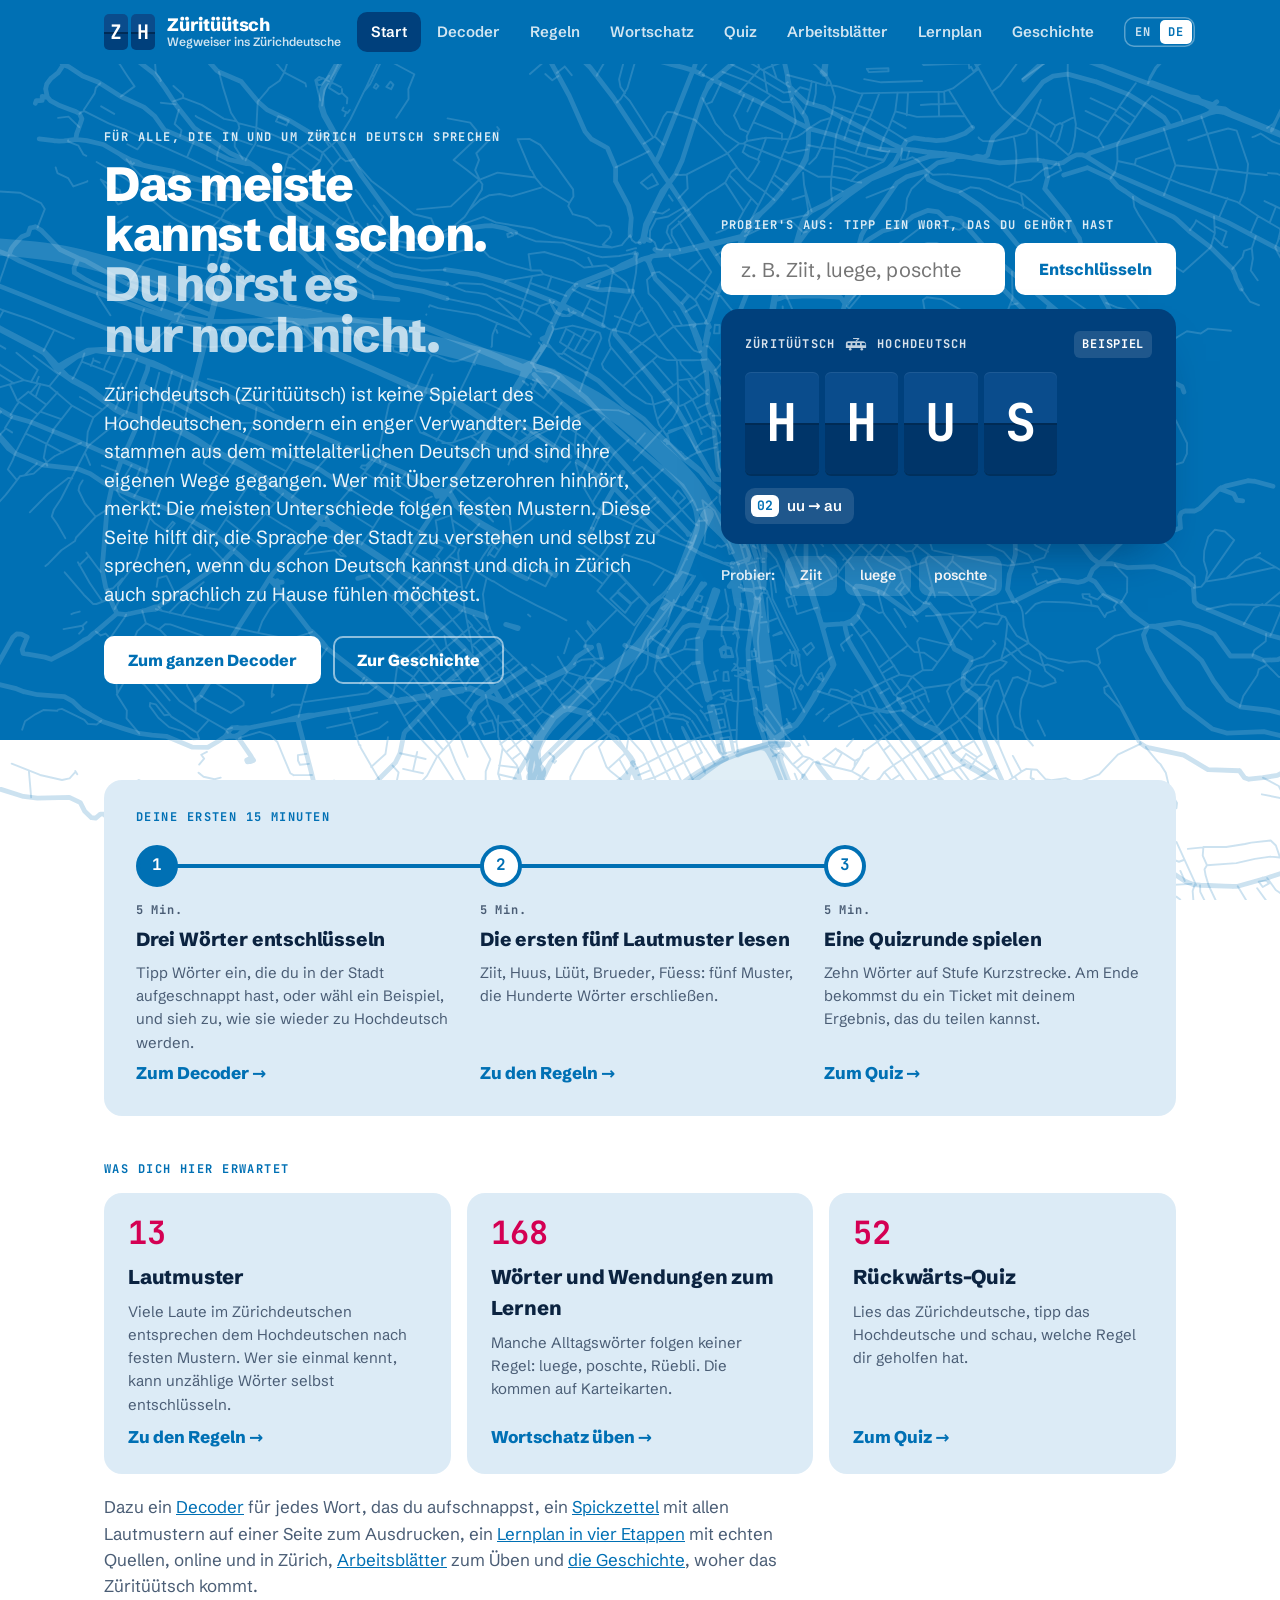
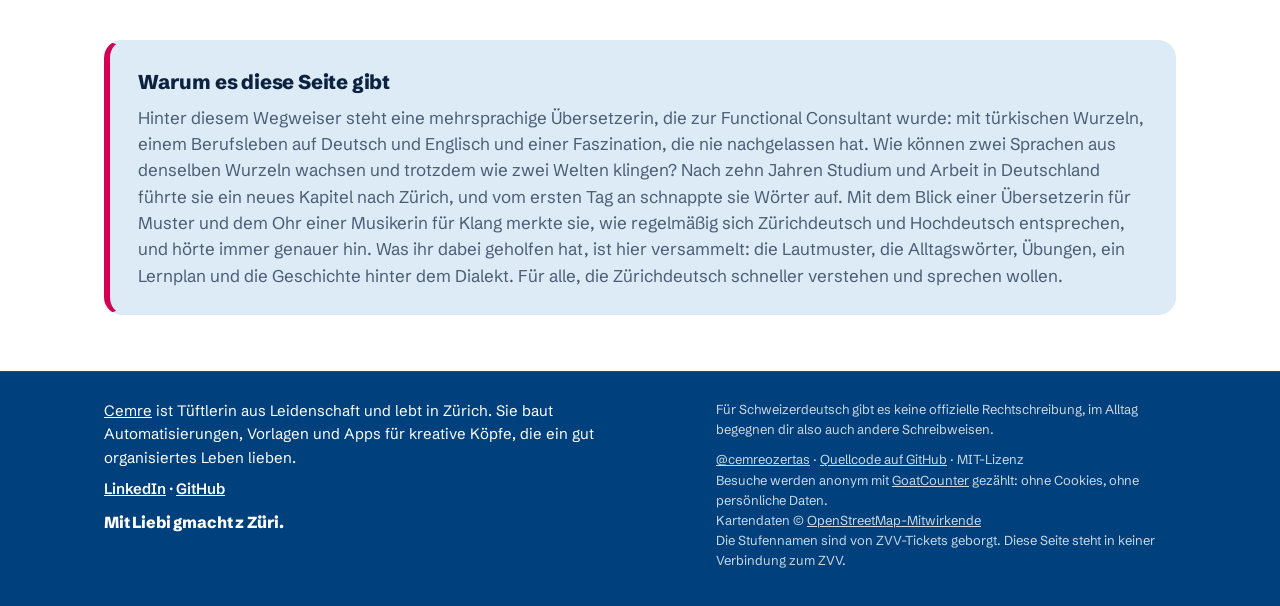
==== commit c89e348a: "Remove "building partner" from the credits and footer" ====
--- a/de/index.html
+++ b/de/index.html
@@ -376,7 +376,7 @@
   <footer class="footer">
     <div class="wrap footer-row">
       <div class="footer-about">
-        <p class="footer-bio"><a href="https://github.com/cemreozertas">Cemre</a> is a Zurich-based tinkerer at heart. She builds automations, templates and apps for creative minds who love a well-run life, with <a href="https://claude.ai/">Claude</a> as her building partner.</p>
+        <p class="footer-bio"><a href="https://github.com/cemreozertas">Cemre</a> is a Zurich-based tinkerer at heart. She builds automations, templates and apps for creative minds who love a well-run life.</p>
         <p class="footer-links"><a href="https://www.linkedin.com/in/cemreozertas/">LinkedIn</a> · <a href="https://github.com/cemreozertas">GitHub</a></p>
         <p class="footer-sign" lang="gsw">Mit Liebi gmacht z Züri.</p>
       </div>
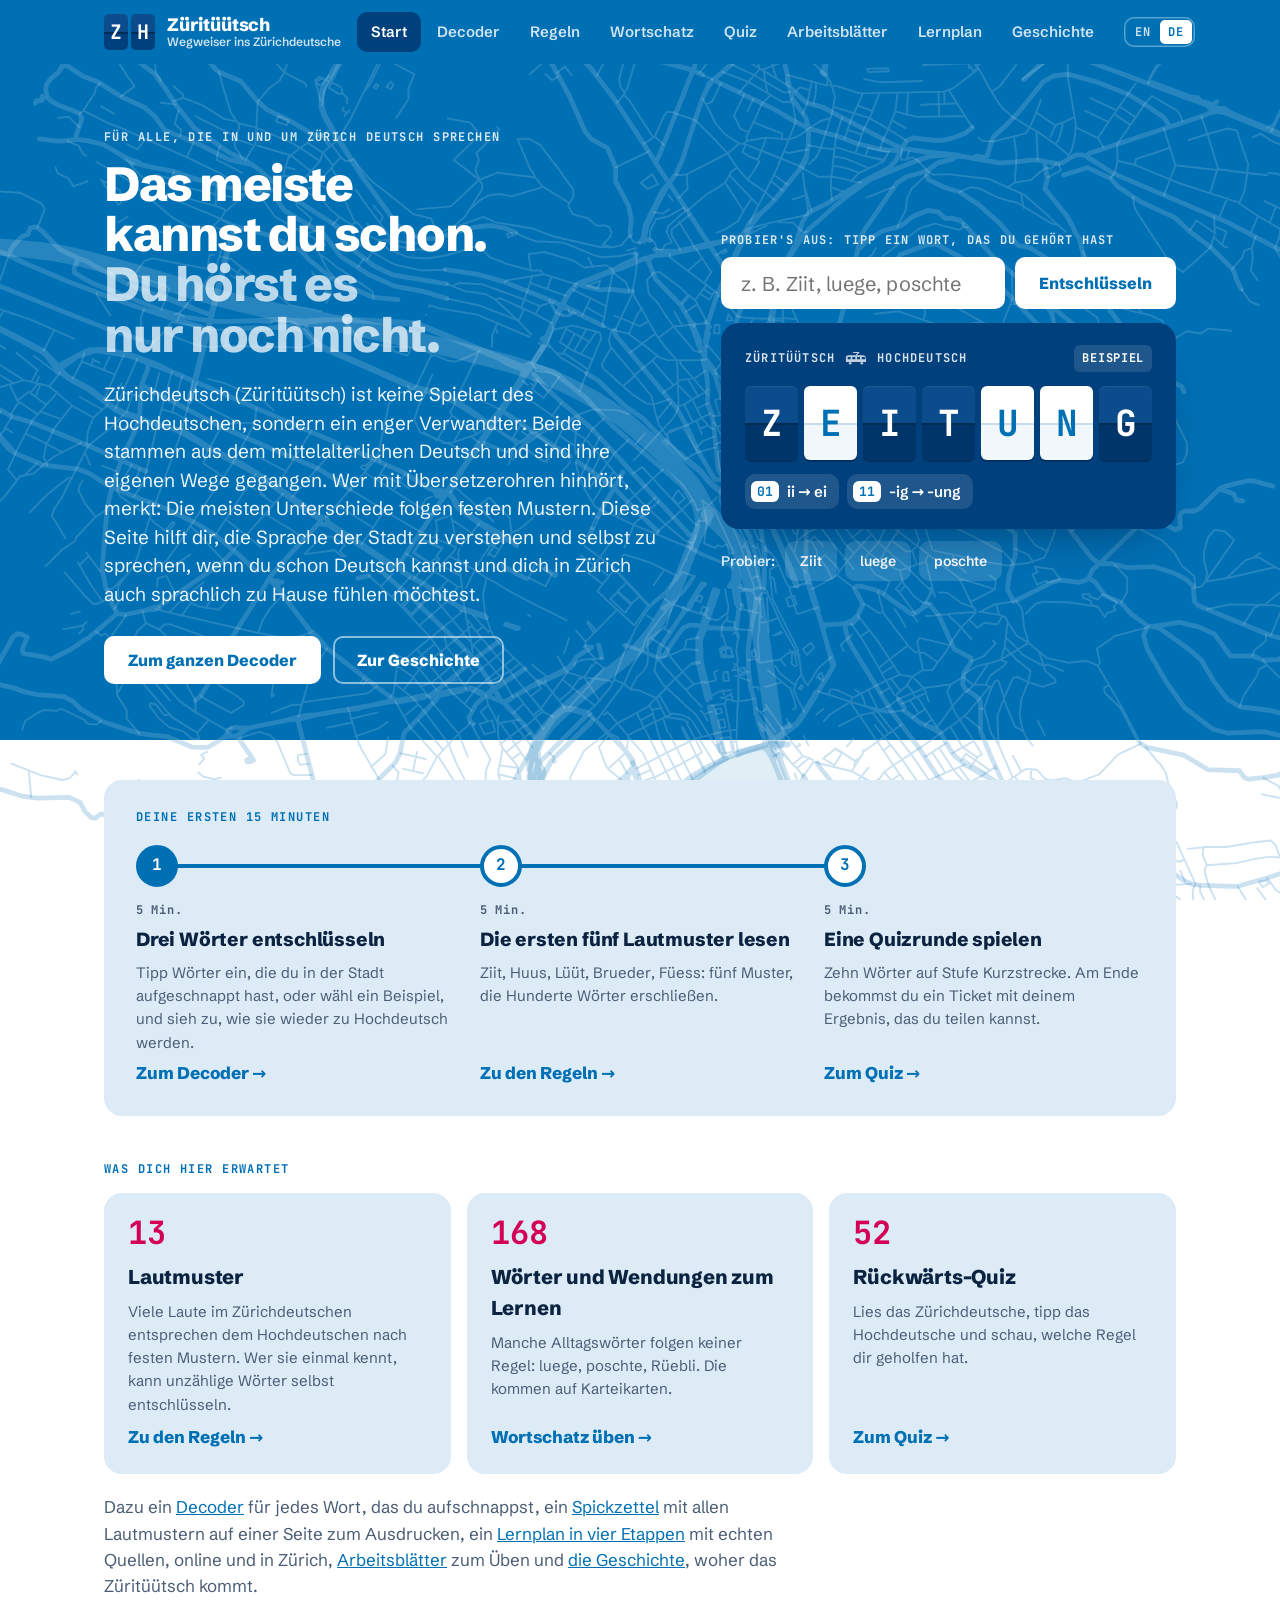
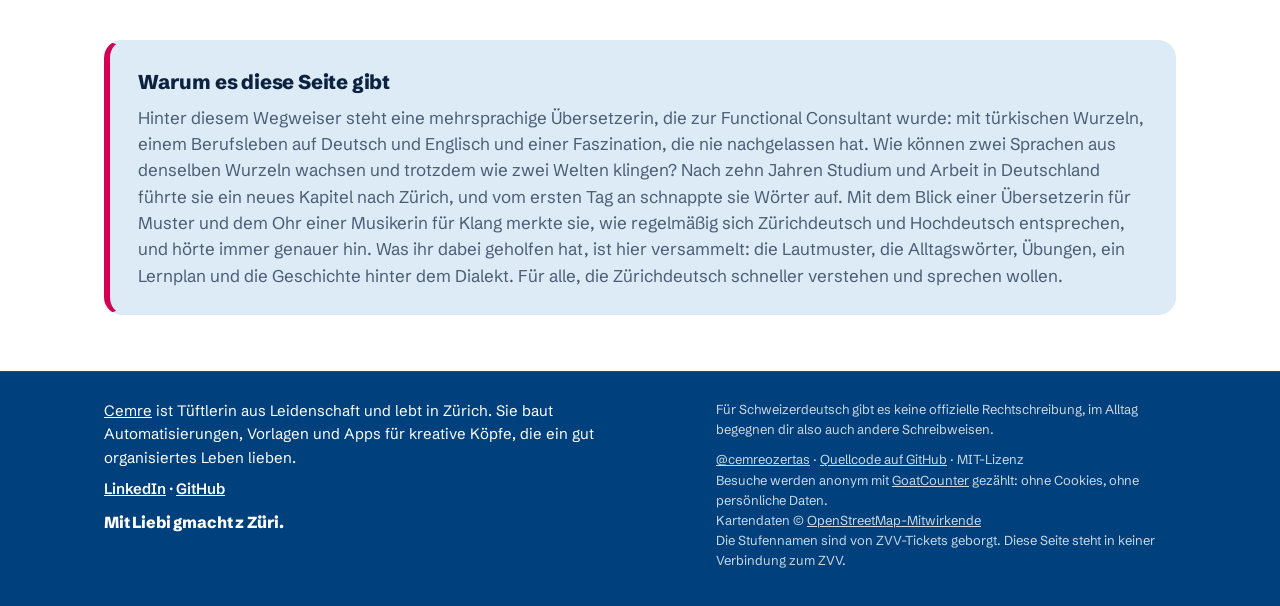
==== commit 52d37f97: "Move to the new name: zurituutsch" ====
--- a/de/index.html
+++ b/de/index.html
@@ -4,7 +4,7 @@
 <head>
   <meta charset="utf-8">
   <script>
-    // The English site lives at /zueri-tuetsch/, the German one at /zueri-tuetsch/de/, so a shared link always opens and previews in its own language.
+    // The English site lives at /zurituutsch/, the German one at /zurituutsch/de/, so a shared link always opens and previews in its own language.
     // Old links with ?lang=de or ?lang=en are sent to the matching address.
     (function () {
       var page = document.documentElement.getAttribute("data-page-lang") || "en", q = null;
@@ -16,10 +16,10 @@
   <title>Züritüütsch · Wegweiser ins Zürichdeutsche</title>
   <meta name="description" content="Ein Wegweiser ins Zürichdeutsche für alle, die schon Deutsch können: Lautmuster, ein Decoder in beide Richtungen, Karteikarten, ein Quiz, ein Lernplan und die Geschichte hinter dem Dialekt.">
   <meta name="theme-color" content="#0070B4">
-  <link rel="canonical" href="https://cemreozertas.github.io/zueri-tuetsch/de/">
-  <link rel="alternate" hreflang="en" href="https://cemreozertas.github.io/zueri-tuetsch/">
-  <link rel="alternate" hreflang="de" href="https://cemreozertas.github.io/zueri-tuetsch/de/">
-  <link rel="alternate" hreflang="x-default" href="https://cemreozertas.github.io/zueri-tuetsch/">
+  <link rel="canonical" href="https://cemreozertas.github.io/zurituutsch/de/">
+  <link rel="alternate" hreflang="en" href="https://cemreozertas.github.io/zurituutsch/">
+  <link rel="alternate" hreflang="de" href="https://cemreozertas.github.io/zurituutsch/de/">
+  <link rel="alternate" hreflang="x-default" href="https://cemreozertas.github.io/zurituutsch/">
   <!-- Link previews (LinkedIn, WhatsApp, Slack, X) -->
   <meta property="og:type" content="website">
   <meta property="og:site_name" content="Züritüütsch">
@@ -27,8 +27,8 @@
   <meta property="og:locale:alternate" content="en_US">
   <meta property="og:title" content="Züritüütsch: ein Wegweiser ins Zürichdeutsche">
   <meta property="og:description" content="Lautmuster, ein Decoder in beide Richtungen, Karteikarten, ein Quiz und ein Lernplan für alle, die in und um Zürich Deutsch sprechen.">
-  <meta property="og:url" content="https://cemreozertas.github.io/zueri-tuetsch/de/">
-  <meta property="og:image" content="https://cemreozertas.github.io/zueri-tuetsch/og-image-de.png">
+  <meta property="og:url" content="https://cemreozertas.github.io/zurituutsch/de/">
+  <meta property="og:image" content="https://cemreozertas.github.io/zurituutsch/og-image-de.png">
   <meta property="og:image:width" content="1200">
   <meta property="og:image:height" content="630">
   <meta property="og:image:alt" content="Eine Anzeigetafel verwandelt das zürichdeutsche Wort Ziitig in Zeitung, über einem Stadtplan von Zürich">
